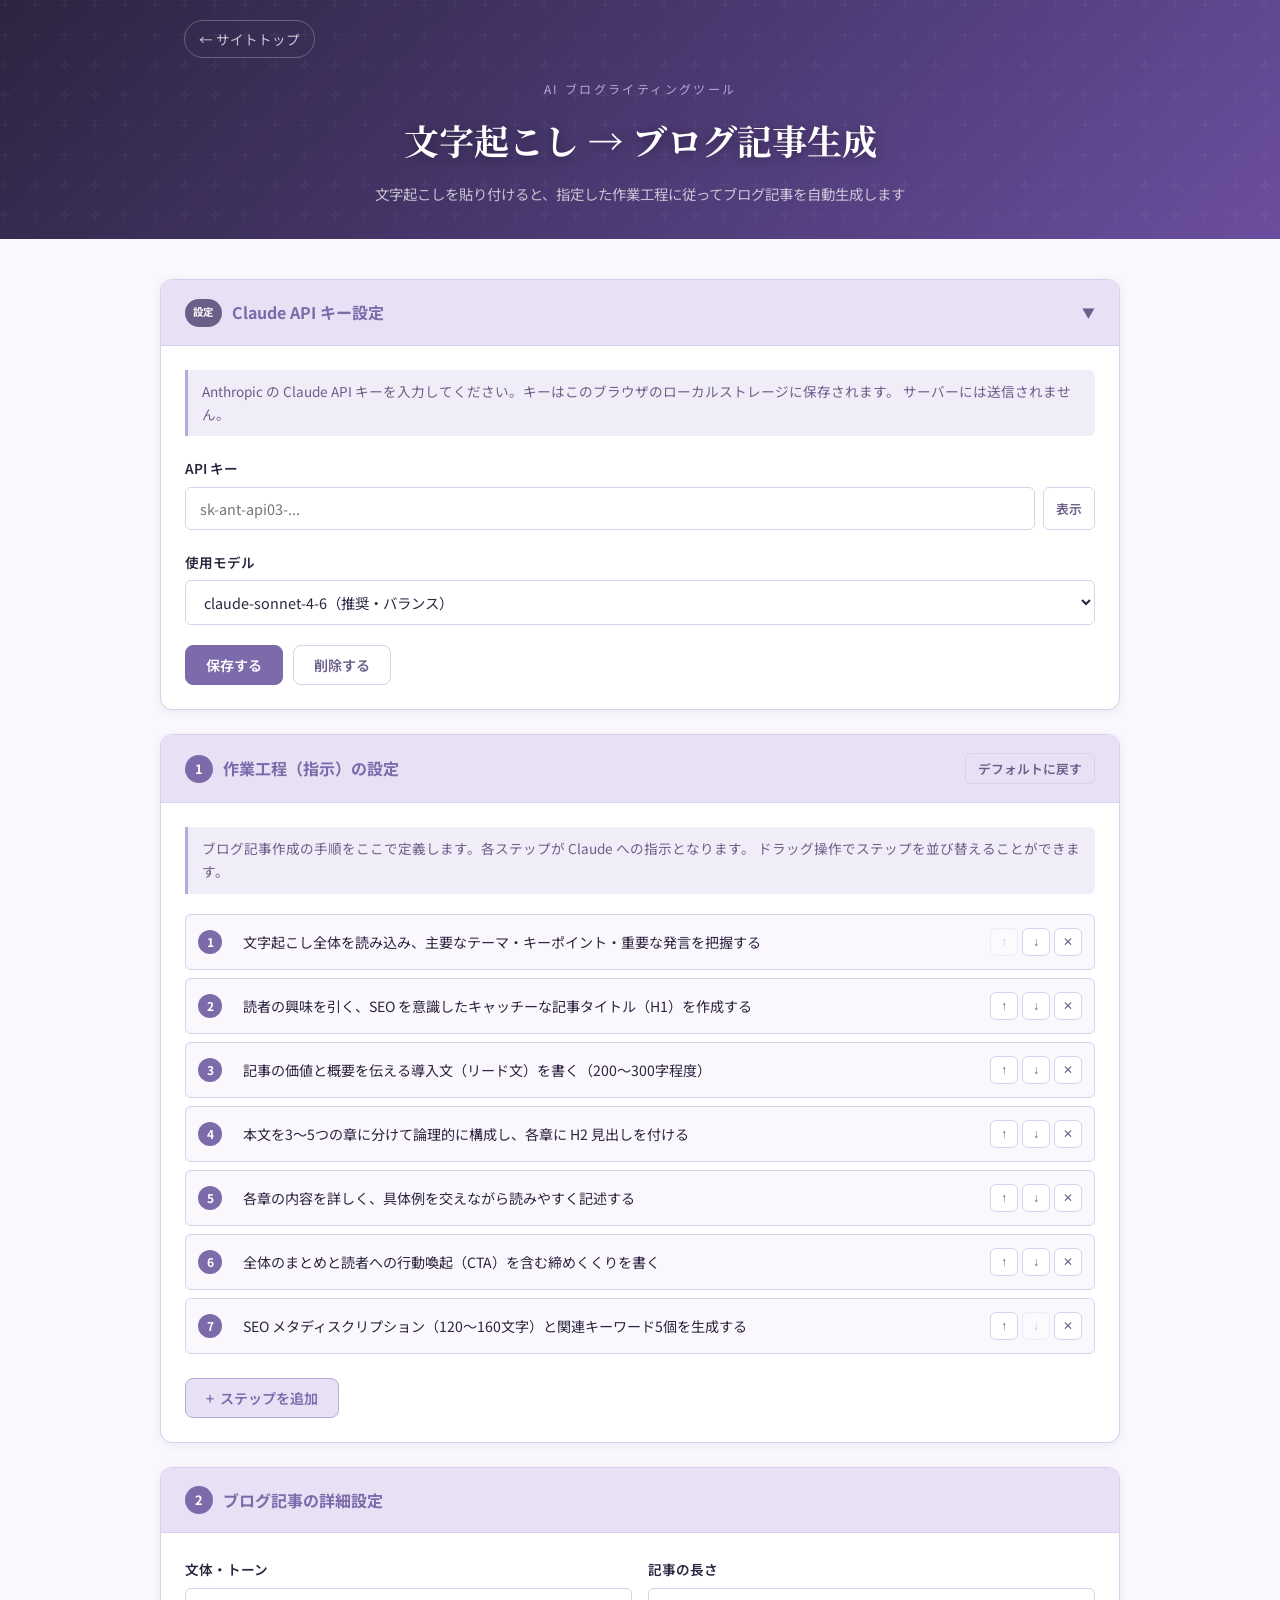
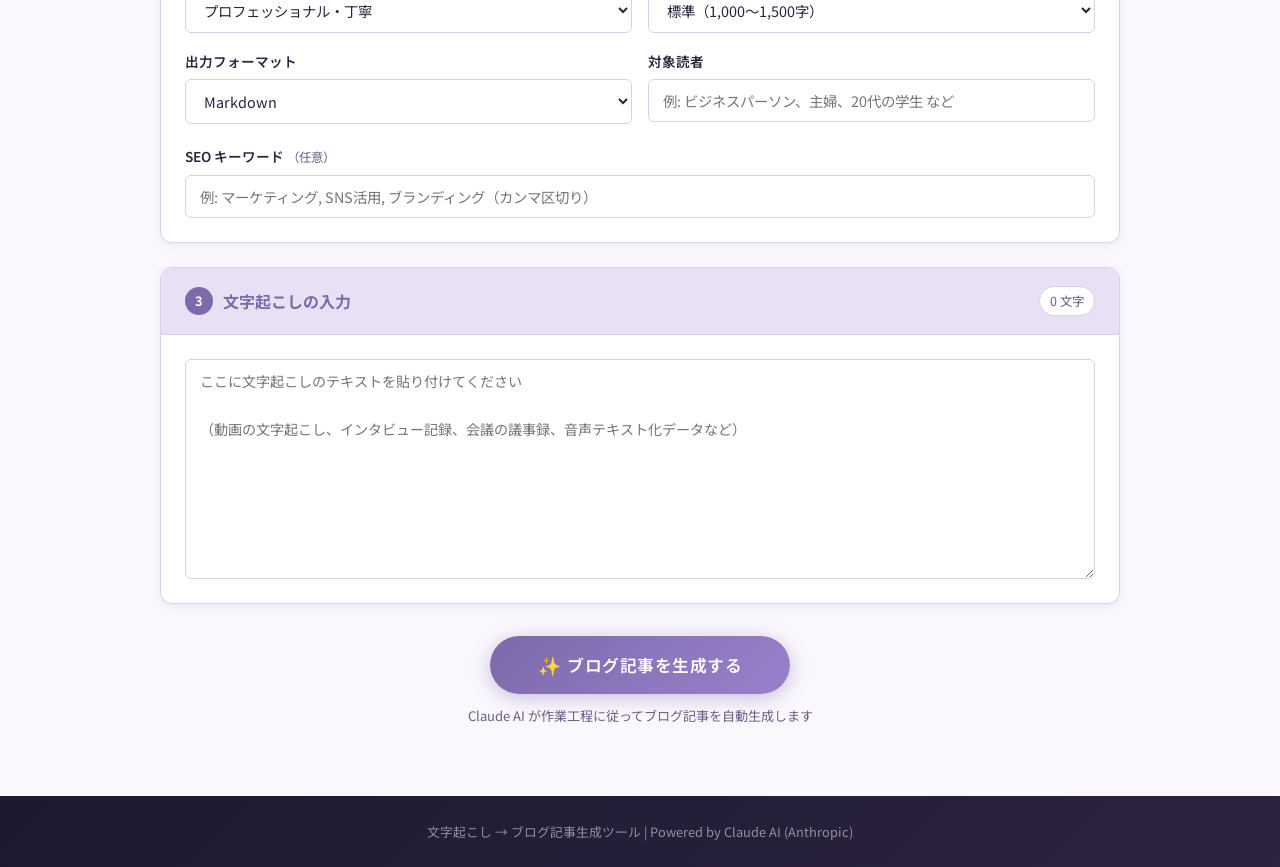
==== blog-generator.html @ 8372d905 "Add transcription-to-blog article generator tool Adds a new standalone page (blog-generator.html) th" ====
<!DOCTYPE html>
<html lang="ja">
<head>
  <meta charset="UTF-8" />
  <meta name="viewport" content="width=device-width, initial-scale=1.0" />
  <title>文字起こし → ブログ記事生成ツール</title>
  <link rel="preconnect" href="https://fonts.googleapis.com" />
  <link rel="preconnect" href="https://fonts.gstatic.com" crossorigin />
  <link href="https://fonts.googleapis.com/css2?family=Noto+Sans+JP:wght@300;400;500;700&family=Noto+Serif+JP:wght@400;700&display=swap" rel="stylesheet" />
  <link rel="stylesheet" href="blog-generator.css" />
</head>
<body>

  <!-- ヘッダー -->
  <header class="app-header">
    <div class="header-inner">
      <div class="header-left">
        <a href="index.html" class="back-link">&#8592; サイトトップ</a>
      </div>
      <div class="header-title-wrap">
        <p class="header-subtitle">AI ブログライティングツール</p>
        <h1 class="header-title">文字起こし &#8594; ブログ記事生成</h1>
        <p class="header-desc">文字起こしを貼り付けると、指定した作業工程に従ってブログ記事を自動生成します</p>
      </div>
    </div>
  </header>

  <main class="app-main">
    <div class="app-container">

      <!-- ① API キー設定 -->
      <section class="card" id="section-api">
        <div class="card-header" id="api-header" onclick="toggleCard('api')">
          <div class="card-title">
            <span class="badge-step badge-config">設定</span>
            Claude API キー設定
          </div>
          <span class="toggle-icon" id="api-icon">&#9660;</span>
        </div>
        <div class="card-body" id="api-body">
          <p class="help-text">
            Anthropic の Claude API キーを入力してください。キーはこのブラウザのローカルストレージに保存されます。
            サーバーには送信されません。
          </p>
          <div class="input-group">
            <label class="input-label" for="api-key-input">API キー</label>
            <div class="api-key-row">
              <input type="password" id="api-key-input" class="input-field" placeholder="sk-ant-api03-..." />
              <button class="btn btn--sm btn--ghost" onclick="toggleApiVis(this)">表示</button>
            </div>
          </div>
          <div class="input-group">
            <label class="input-label" for="model-select">使用モデル</label>
            <select id="model-select" class="input-field input-field--select">
              <option value="claude-opus-4-8">claude-opus-4-8（最高品質）</option>
              <option value="claude-sonnet-4-6" selected>claude-sonnet-4-6（推奨・バランス）</option>
              <option value="claude-haiku-4-5-20251001">claude-haiku-4-5（高速・軽量）</option>
            </select>
          </div>
          <div class="btn-row">
            <button class="btn btn--primary" onclick="saveApiKey()">保存する</button>
            <button class="btn btn--ghost btn--danger" onclick="clearApiKey()">削除する</button>
          </div>
          <p id="api-status" class="status-msg"></p>
        </div>
      </section>

      <!-- ② 作業工程設定 -->
      <section class="card">
        <div class="card-header">
          <div class="card-title">
            <span class="badge-step">1</span>
            作業工程（指示）の設定
          </div>
          <button class="btn btn--sm btn--ghost" onclick="resetSteps()">デフォルトに戻す</button>
        </div>
        <div class="card-body">
          <p class="help-text">
            ブログ記事作成の手順をここで定義します。各ステップが Claude への指示となります。
            ドラッグ操作でステップを並び替えることができます。
          </p>
          <div id="steps-list" class="steps-list"></div>
          <button class="btn btn--secondary add-step-btn" onclick="addStep()">
            <span>&#43;</span> ステップを追加
          </button>
        </div>
      </section>

      <!-- ③ ブログ設定 -->
      <section class="card">
        <div class="card-header">
          <div class="card-title">
            <span class="badge-step">2</span>
            ブログ記事の詳細設定
          </div>
        </div>
        <div class="card-body">
          <div class="settings-grid">
            <div class="input-group">
              <label class="input-label" for="blog-tone">文体・トーン</label>
              <select id="blog-tone" class="input-field input-field--select">
                <option value="professional">プロフェッショナル・丁寧</option>
                <option value="friendly">フレンドリー・親しみやすい</option>
                <option value="casual">カジュアル・話し言葉</option>
                <option value="formal">フォーマル・硬め</option>
              </select>
            </div>
            <div class="input-group">
              <label class="input-label" for="blog-length">記事の長さ</label>
              <select id="blog-length" class="input-field input-field--select">
                <option value="short">短め（500〜800字）</option>
                <option value="medium" selected>標準（1,000〜1,500字）</option>
                <option value="long">長め（2,000〜3,000字）</option>
                <option value="detailed">詳細（3,000字以上）</option>
              </select>
            </div>
            <div class="input-group">
              <label class="input-label" for="blog-format">出力フォーマット</label>
              <select id="blog-format" class="input-field input-field--select">
                <option value="markdown">Markdown</option>
                <option value="html">HTML</option>
                <option value="plain">プレーンテキスト</option>
              </select>
            </div>
            <div class="input-group">
              <label class="input-label" for="blog-target">対象読者</label>
              <input type="text" id="blog-target" class="input-field" placeholder="例: ビジネスパーソン、主婦、20代の学生 など" />
            </div>
          </div>
          <div class="input-group">
            <label class="input-label" for="blog-keywords">
              SEO キーワード <span class="label-optional">（任意）</span>
            </label>
            <input type="text" id="blog-keywords" class="input-field"
              placeholder="例: マーケティング, SNS活用, ブランディング（カンマ区切り）" />
          </div>
        </div>
      </section>

      <!-- ④ 文字起こし入力 -->
      <section class="card">
        <div class="card-header">
          <div class="card-title">
            <span class="badge-step">3</span>
            文字起こしの入力
          </div>
          <span class="char-count" id="char-count">0 文字</span>
        </div>
        <div class="card-body">
          <textarea
            id="transcription-input"
            class="input-field textarea-xl"
            placeholder="ここに文字起こしのテキストを貼り付けてください&#10;&#10;（動画の文字起こし、インタビュー記録、会議の議事録、音声テキスト化データなど）"
            oninput="updateCharCount()"
          ></textarea>
        </div>
      </section>

      <!-- 生成ボタン -->
      <div class="generate-area">
        <button class="btn btn--generate" id="generate-btn" onclick="generateBlog()">
          <span class="btn-icon">&#10024;</span>
          ブログ記事を生成する
        </button>
        <p class="generate-hint">Claude AI が作業工程に従ってブログ記事を自動生成します</p>
      </div>

      <!-- 進行状況 -->
      <div id="progress-wrap" class="progress-wrap" style="display:none">
        <div class="progress-inner">
          <div class="spinner"></div>
          <div>
            <p class="progress-title">生成中...</p>
            <p id="progress-text" class="progress-sub">Claude が記事を作成しています。しばらくお待ちください。</p>
          </div>
        </div>
      </div>

      <!-- ⑤ 出力 -->
      <section class="card card--output" id="output-section" style="display:none">
        <div class="card-header">
          <div class="card-title">
            <span class="badge-step badge-done">&#10003;</span>
            生成されたブログ記事
          </div>
          <div class="output-actions">
            <button class="btn btn--sm" id="copy-btn" onclick="copyOutput()">コピー</button>
            <button class="btn btn--sm" onclick="downloadOutput()">ダウンロード</button>
            <button class="btn btn--sm btn--ghost" id="preview-btn" onclick="togglePreview()">プレビュー</button>
          </div>
        </div>
        <div class="card-body">
          <pre id="output-raw" class="output-raw"></pre>
          <div id="output-preview" class="output-preview" style="display:none"></div>
        </div>
      </section>

    </div>
  </main>

  <footer class="app-footer">
    <p>文字起こし &#8594; ブログ記事生成ツール &#124; Powered by Claude AI (Anthropic)</p>
  </footer>

  <script src="blog-generator.js"></script>
</body>
</html>
---- blog-generator.css ----
/* ===========================
   リセット & ベース変数
=========================== */
*, *::before, *::after {
  box-sizing: border-box;
  margin: 0;
  padding: 0;
}

:root {
  --color-primary: #b8a9d9;
  --color-primary-dark: #7c6aaa;
  --color-primary-light: #e8e0f5;
  --color-accent: #f0a0b8;
  --color-accent-dark: #d4607a;
  --color-gold: #c9a84c;
  --color-bg: #faf8fd;
  --color-bg-alt: #f0edf8;
  --color-text: #2c2440;
  --color-text-light: #6b5f8a;
  --color-border: #d8d0ec;
  --color-white: #ffffff;
  --color-success: #2e7d32;
  --color-success-bg: #e8f5e9;
  --color-error: #c62828;
  --color-error-bg: #ffebee;
  --color-info: #1565c0;
  --color-info-bg: #e3f2fd;
  --font-sans: 'Noto Sans JP', sans-serif;
  --font-serif: 'Noto Serif JP', serif;
  --font-mono: 'Menlo', 'Monaco', 'Courier New', monospace;
  --shadow-sm: 0 2px 8px rgba(100, 80, 160, 0.10);
  --shadow-md: 0 4px 20px rgba(100, 80, 160, 0.15);
  --shadow-lg: 0 8px 40px rgba(100, 80, 160, 0.20);
  --radius: 12px;
  --radius-sm: 6px;
}

html {
  scroll-behavior: smooth;
  font-size: 16px;
}

body {
  font-family: var(--font-sans);
  color: var(--color-text);
  background: var(--color-bg);
  line-height: 1.8;
  min-height: 100vh;
  display: flex;
  flex-direction: column;
}

/* ===========================
   ヘッダー
=========================== */
.app-header {
  background: linear-gradient(135deg, #2c2440 0%, #4a3870 50%, #6b4e9e 100%);
  color: var(--color-white);
  padding: 0;
  position: relative;
  overflow: hidden;
}

.app-header::before {
  content: '';
  position: absolute;
  inset: 0;
  background: url("data:image/svg+xml,%3Csvg width='60' height='60' viewBox='0 0 60 60' xmlns='http://www.w3.org/2000/svg'%3E%3Cg fill='none' fill-rule='evenodd'%3E%3Cg fill='%23ffffff' fill-opacity='0.03'%3E%3Cpath d='M36 34v-4h-2v4h-4v2h4v4h2v-4h4v-2h-4zm0-30V0h-2v4h-4v2h4v4h2V6h4V4h-4zM6 34v-4H4v4H0v2h4v4h2v-4h4v-2H6zM6 4V0H4v4H0v2h4v4h2V6h4V4H6z'/%3E%3C/g%3E%3C/g%3E%3C/svg%3E");
  pointer-events: none;
}

.header-inner {
  max-width: 960px;
  margin: 0 auto;
  padding: 20px 24px 32px;
  position: relative;
  z-index: 1;
}

.header-left {
  margin-bottom: 20px;
}

.back-link {
  display: inline-flex;
  align-items: center;
  gap: 6px;
  color: rgba(255,255,255,0.75);
  font-size: 0.85rem;
  padding: 6px 14px;
  border: 1px solid rgba(255,255,255,0.25);
  border-radius: 20px;
  text-decoration: none;
  transition: all 0.2s;
}

.back-link:hover {
  color: #fff;
  background: rgba(255,255,255,0.12);
  border-color: rgba(255,255,255,0.5);
}

.header-title-wrap {
  text-align: center;
}

.header-subtitle {
  font-size: 0.75rem;
  letter-spacing: 0.2em;
  color: var(--color-primary);
  text-transform: uppercase;
  margin-bottom: 8px;
}

.header-title {
  font-family: var(--font-serif);
  font-size: clamp(1.4rem, 4vw, 2.2rem);
  font-weight: 700;
  color: #fff;
  text-shadow: 0 2px 12px rgba(0,0,0,0.4);
  margin-bottom: 10px;
}

.header-desc {
  font-size: 0.9rem;
  color: rgba(255,255,255,0.7);
}

/* ===========================
   メインコンテンツ
=========================== */
.app-main {
  flex: 1;
  padding: 40px 24px 60px;
}

.app-container {
  max-width: 960px;
  margin: 0 auto;
  display: flex;
  flex-direction: column;
  gap: 24px;
}

/* ===========================
   カード
=========================== */
.card {
  background: var(--color-white);
  border: 1px solid var(--color-border);
  border-radius: var(--radius);
  box-shadow: var(--shadow-sm);
  overflow: hidden;
  transition: box-shadow 0.2s;
}

.card:hover {
  box-shadow: var(--shadow-md);
}

.card--output {
  border-top: 4px solid var(--color-primary-dark);
}

.card-header {
  display: flex;
  align-items: center;
  justify-content: space-between;
  gap: 12px;
  padding: 18px 24px;
  background: var(--color-primary-light);
  border-bottom: 1px solid var(--color-border);
  cursor: default;
}

.card-header[onclick] {
  cursor: pointer;
  user-select: none;
}

.card-header[onclick]:hover {
  background: #ddd8f0;
}

.card-title {
  display: flex;
  align-items: center;
  gap: 10px;
  font-size: 1rem;
  font-weight: 700;
  color: var(--color-primary-dark);
}

.toggle-icon {
  font-size: 0.8rem;
  color: var(--color-text-light);
  transition: transform 0.2s;
}

.card-body {
  padding: 24px;
  display: flex;
  flex-direction: column;
  gap: 20px;
}

/* ===========================
   バッジ
=========================== */
.badge-step {
  display: inline-flex;
  align-items: center;
  justify-content: center;
  width: 28px;
  height: 28px;
  background: var(--color-primary-dark);
  color: #fff;
  border-radius: 50%;
  font-size: 0.8rem;
  font-weight: 700;
  flex-shrink: 0;
}

.badge-config {
  background: var(--color-text-light);
  font-size: 0.65rem;
  letter-spacing: 0.03em;
  width: auto;
  padding: 0 8px;
  border-radius: 20px;
}

.badge-done {
  background: var(--color-success);
}

/* ===========================
   ヘルプテキスト
=========================== */
.help-text {
  font-size: 0.85rem;
  color: var(--color-text-light);
  line-height: 1.7;
  padding: 10px 14px;
  background: var(--color-bg-alt);
  border-left: 3px solid var(--color-primary);
  border-radius: 0 var(--radius-sm) var(--radius-sm) 0;
}

/* ===========================
   インプット
=========================== */
.input-group {
  display: flex;
  flex-direction: column;
  gap: 6px;
}

.input-label {
  font-size: 0.85rem;
  font-weight: 600;
  color: var(--color-text);
}

.label-optional {
  font-weight: 400;
  color: var(--color-text-light);
  font-size: 0.78rem;
}

.input-field {
  padding: 10px 14px;
  border: 1.5px solid var(--color-border);
  border-radius: var(--radius-sm);
  font-family: var(--font-sans);
  font-size: 0.9rem;
  color: var(--color-text);
  background: var(--color-white);
  transition: border-color 0.2s, box-shadow 0.2s;
  width: 100%;
}

.input-field:focus {
  outline: none;
  border-color: var(--color-primary-dark);
  box-shadow: 0 0 0 3px rgba(124,106,170,0.15);
}

.input-field--select {
  cursor: pointer;
}

.textarea-xl {
  min-height: 220px;
  resize: vertical;
  line-height: 1.7;
  font-size: 0.88rem;
}

.api-key-row {
  display: flex;
  gap: 8px;
}

.api-key-row .input-field {
  flex: 1;
}

/* ===========================
   設定グリッド
=========================== */
.settings-grid {
  display: grid;
  grid-template-columns: 1fr 1fr;
  gap: 16px;
}

/* ===========================
   作業工程リスト
=========================== */
.steps-list {
  display: flex;
  flex-direction: column;
  gap: 8px;
}

.step-item {
  display: flex;
  align-items: center;
  gap: 10px;
  padding: 10px 12px;
  background: var(--color-bg);
  border: 1px solid var(--color-border);
  border-radius: var(--radius-sm);
  transition: background 0.15s, border-color 0.15s;
}

.step-item:hover {
  background: var(--color-primary-light);
  border-color: var(--color-primary);
}

.step-item .badge-step {
  flex-shrink: 0;
  font-size: 0.75rem;
  width: 24px;
  height: 24px;
}

.step-text-input {
  flex: 1;
  padding: 6px 10px;
  border: 1.5px solid transparent;
  border-radius: var(--radius-sm);
  font-family: var(--font-sans);
  font-size: 0.88rem;
  color: var(--color-text);
  background: transparent;
  transition: border-color 0.2s, background 0.2s;
}

.step-text-input:focus {
  outline: none;
  border-color: var(--color-primary-dark);
  background: var(--color-white);
  box-shadow: 0 0 0 3px rgba(124,106,170,0.1);
}

.step-controls {
  display: flex;
  gap: 4px;
  flex-shrink: 0;
}

.step-btn {
  width: 28px;
  height: 28px;
  border: 1px solid var(--color-border);
  background: var(--color-white);
  border-radius: var(--radius-sm);
  cursor: pointer;
  font-size: 0.75rem;
  color: var(--color-text-light);
  transition: all 0.15s;
  display: flex;
  align-items: center;
  justify-content: center;
}

.step-btn:hover:not(:disabled) {
  background: var(--color-primary-dark);
  color: #fff;
  border-color: var(--color-primary-dark);
}

.step-btn:disabled {
  opacity: 0.35;
  cursor: default;
}

.step-btn--delete:hover:not(:disabled) {
  background: var(--color-error);
  border-color: var(--color-error);
}

.add-step-btn {
  align-self: flex-start;
  margin-top: 4px;
}

/* ===========================
   ボタン
=========================== */
.btn {
  display: inline-flex;
  align-items: center;
  gap: 6px;
  padding: 9px 20px;
  border-radius: 8px;
  font-family: var(--font-sans);
  font-size: 0.88rem;
  font-weight: 600;
  cursor: pointer;
  border: 1.5px solid transparent;
  transition: all 0.2s;
  text-decoration: none;
  white-space: nowrap;
}

.btn--primary {
  background: var(--color-primary-dark);
  color: #fff;
  border-color: var(--color-primary-dark);
}

.btn--primary:hover {
  background: #6a5a99;
  border-color: #6a5a99;
  transform: translateY(-1px);
  box-shadow: var(--shadow-sm);
}

.btn--secondary {
  background: var(--color-primary-light);
  color: var(--color-primary-dark);
  border-color: var(--color-primary);
}

.btn--secondary:hover {
  background: var(--color-primary);
  color: var(--color-text);
}

.btn--ghost {
  background: transparent;
  color: var(--color-text-light);
  border-color: var(--color-border);
}

.btn--ghost:hover {
  background: var(--color-bg-alt);
  border-color: var(--color-primary);
  color: var(--color-primary-dark);
}

.btn--danger:hover {
  background: var(--color-error-bg);
  border-color: var(--color-error);
  color: var(--color-error);
}

.btn--sm {
  padding: 5px 12px;
  font-size: 0.8rem;
  border-radius: var(--radius-sm);
}

.btn-row {
  display: flex;
  gap: 10px;
  flex-wrap: wrap;
}

/* 生成ボタン */
.generate-area {
  text-align: center;
  padding: 8px 0;
}

.btn--generate {
  padding: 16px 48px;
  font-size: 1.05rem;
  border-radius: 40px;
  background: linear-gradient(135deg, #7c6aaa, #9a80cc);
  color: #fff;
  border: none;
  box-shadow: 0 4px 20px rgba(124,106,170,0.4);
  transition: all 0.25s;
  letter-spacing: 0.03em;
}

.btn--generate:hover:not(:disabled) {
  background: linear-gradient(135deg, #6a5a99, #8870bb);
  transform: translateY(-2px);
  box-shadow: 0 8px 28px rgba(124,106,170,0.5);
}

.btn--generate:disabled {
  opacity: 0.6;
  cursor: not-allowed;
  transform: none;
}

.btn-icon {
  font-size: 1.1em;
}

.generate-hint {
  margin-top: 10px;
  font-size: 0.82rem;
  color: var(--color-text-light);
}

/* ===========================
   ステータスメッセージ
=========================== */
.status-msg {
  font-size: 0.85rem;
  padding: 8px 12px;
  border-radius: var(--radius-sm);
  display: none;
}

.status-msg:not(:empty) {
  display: block;
}

.status-success {
  background: var(--color-success-bg);
  color: var(--color-success);
  border: 1px solid #a5d6a7;
}

.status-error {
  background: var(--color-error-bg);
  color: var(--color-error);
  border: 1px solid #ef9a9a;
}

.status-info {
  background: var(--color-info-bg);
  color: var(--color-info);
  border: 1px solid #90caf9;
}

/* ===========================
   文字数カウント
=========================== */
.char-count {
  font-size: 0.78rem;
  color: var(--color-text-light);
  background: var(--color-white);
  padding: 3px 10px;
  border-radius: 20px;
  border: 1px solid var(--color-border);
}

/* ===========================
   プログレス
=========================== */
.progress-wrap {
  background: var(--color-white);
  border: 1px solid var(--color-border);
  border-radius: var(--radius);
  padding: 24px;
  box-shadow: var(--shadow-sm);
}

.progress-inner {
  display: flex;
  align-items: center;
  gap: 20px;
}

.spinner {
  width: 40px;
  height: 40px;
  border: 4px solid var(--color-primary-light);
  border-top-color: var(--color-primary-dark);
  border-radius: 50%;
  animation: spin 0.8s linear infinite;
  flex-shrink: 0;
}

@keyframes spin {
  to { transform: rotate(360deg); }
}

.progress-title {
  font-weight: 700;
  color: var(--color-primary-dark);
  margin-bottom: 4px;
}

.progress-sub {
  font-size: 0.85rem;
  color: var(--color-text-light);
}

/* ===========================
   出力エリア
=========================== */
.output-actions {
  display: flex;
  gap: 6px;
  flex-wrap: wrap;
}

.output-raw {
  font-family: var(--font-mono);
  font-size: 0.85rem;
  line-height: 1.8;
  color: var(--color-text);
  white-space: pre-wrap;
  word-break: break-word;
  background: #f8f8fc;
  border: 1px solid var(--color-border);
  border-radius: var(--radius-sm);
  padding: 20px;
  max-height: 600px;
  overflow-y: auto;
  min-height: 100px;
}

.output-preview {
  font-size: 0.92rem;
  line-height: 1.9;
  color: var(--color-text);
  max-height: 600px;
  overflow-y: auto;
  padding: 4px 0;
}

/* プレビュー内のスタイル */
.output-preview h1 {
  font-family: var(--font-serif);
  font-size: 1.6rem;
  color: var(--color-primary-dark);
  margin: 24px 0 12px;
  padding-bottom: 8px;
  border-bottom: 2px solid var(--color-primary);
}

.output-preview h2 {
  font-family: var(--font-serif);
  font-size: 1.3rem;
  color: var(--color-primary-dark);
  margin: 20px 0 10px;
  padding-left: 12px;
  border-left: 4px solid var(--color-primary);
}

.output-preview h3 {
  font-size: 1.1rem;
  color: var(--color-text);
  margin: 16px 0 8px;
}

.output-preview p {
  margin-bottom: 14px;
}

.output-preview strong {
  color: var(--color-text);
  font-weight: 700;
}

.output-preview em {
  color: var(--color-accent-dark);
  font-style: italic;
}

.output-preview ul, .output-preview ol {
  margin: 10px 0 14px 20px;
}

.output-preview li {
  margin-bottom: 4px;
}

.output-preview code {
  font-family: var(--font-mono);
  font-size: 0.85em;
  background: var(--color-primary-light);
  padding: 2px 6px;
  border-radius: 3px;
  color: var(--color-primary-dark);
}

.output-preview blockquote {
  border-left: 4px solid var(--color-primary);
  padding: 10px 16px;
  background: var(--color-bg-alt);
  border-radius: 0 var(--radius-sm) var(--radius-sm) 0;
  margin: 14px 0;
  color: var(--color-text-light);
}

.error-msg {
  padding: 16px;
  background: var(--color-error-bg);
  color: var(--color-error);
  border-radius: var(--radius-sm);
  font-size: 0.9rem;
  border: 1px solid #ef9a9a;
}

/* ===========================
   フッター
=========================== */
.app-footer {
  background: linear-gradient(135deg, #1e1830, #2c2440);
  color: rgba(255,255,255,0.5);
  text-align: center;
  padding: 24px;
  font-size: 0.8rem;
  margin-top: auto;
}

/* ===========================
   レスポンシブ
=========================== */
@media (max-width: 640px) {
  .app-main {
    padding: 24px 16px 48px;
  }

  .card-body {
    padding: 16px;
  }

  .settings-grid {
    grid-template-columns: 1fr;
  }

  .btn--generate {
    padding: 14px 32px;
    font-size: 0.95rem;
  }

  .output-actions {
    gap: 4px;
  }

  .output-actions .btn--sm {
    padding: 4px 10px;
    font-size: 0.75rem;
  }
}
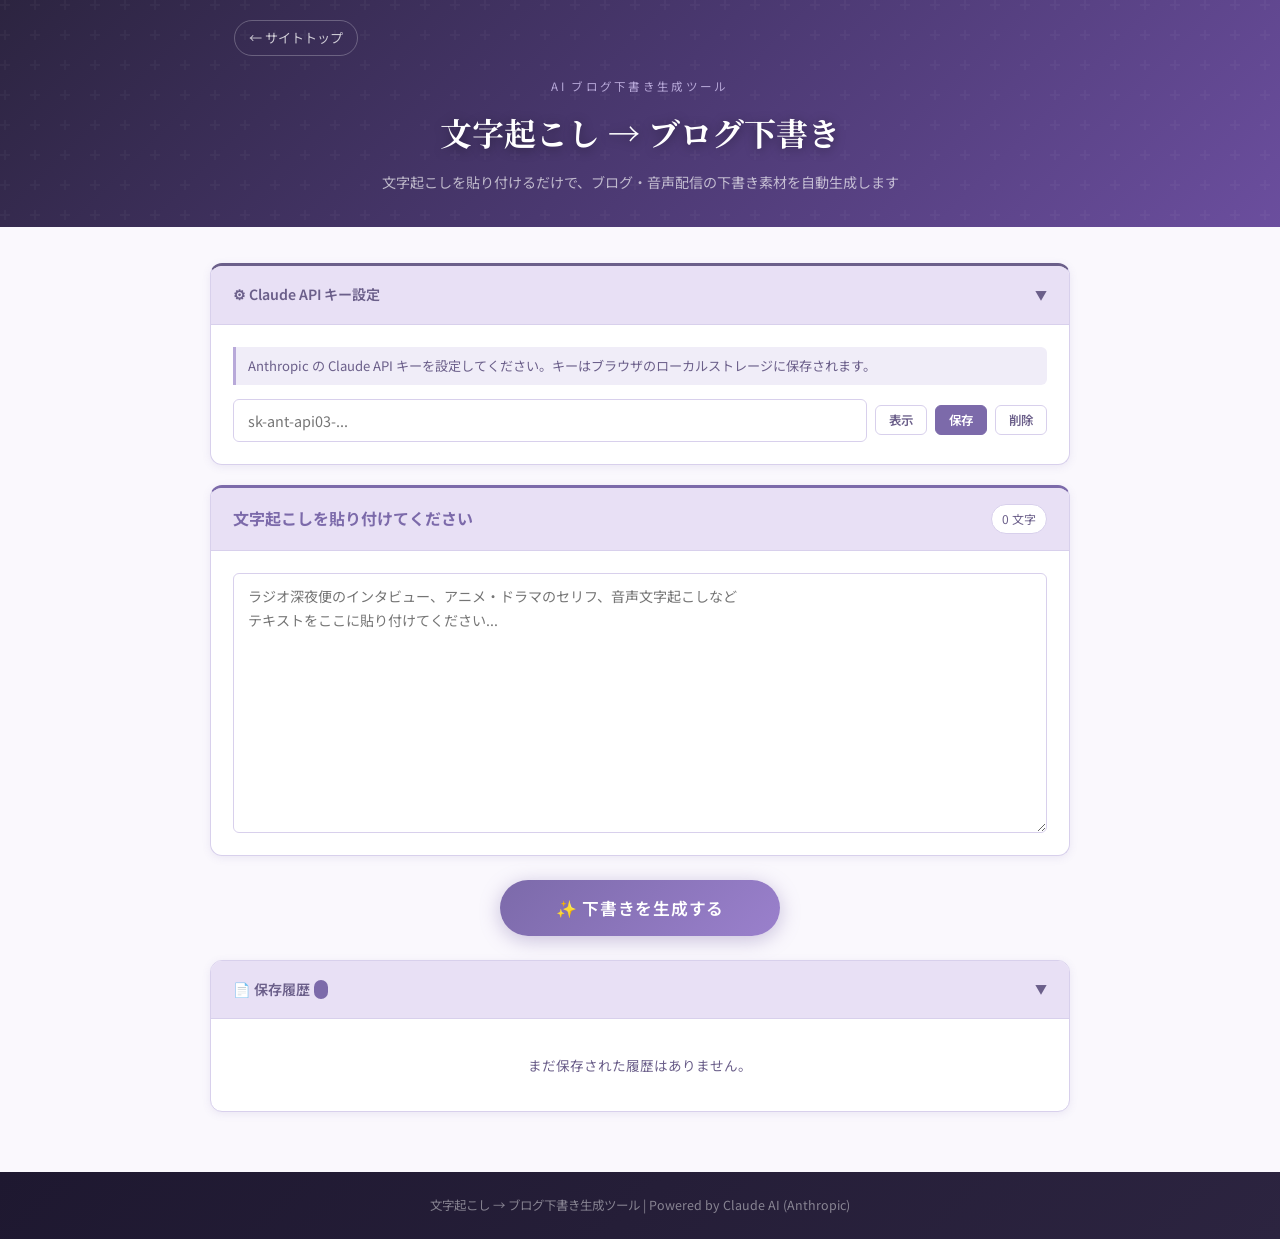
==== commit b8ee802a: "Redesign blog generator: fixed prompt, A/B save system Completely rewrite the app with simplified UX" ====
--- a/blog-generator.html
+++ b/blog-generator.html
@@ -3,7 +3,7 @@
 <head>
   <meta charset="UTF-8" />
   <meta name="viewport" content="width=device-width, initial-scale=1.0" />
-  <title>文字起こし → ブログ記事生成ツール</title>
+  <title>文字起こし → ブログ下書き生成ツール</title>
   <link rel="preconnect" href="https://fonts.googleapis.com" />
   <link rel="preconnect" href="https://fonts.gstatic.com" crossorigin />
   <link href="https://fonts.googleapis.com/css2?family=Noto+Sans+JP:wght@300;400;500;700&family=Noto+Serif+JP:wght@400;700&display=swap" rel="stylesheet" />
@@ -14,13 +14,11 @@
   <!-- ヘッダー -->
   <header class="app-header">
     <div class="header-inner">
-      <div class="header-left">
-        <a href="index.html" class="back-link">&#8592; サイトトップ</a>
-      </div>
+      <a href="index.html" class="back-link">&#8592; サイトトップ</a>
       <div class="header-title-wrap">
-        <p class="header-subtitle">AI ブログライティングツール</p>
-        <h1 class="header-title">文字起こし &#8594; ブログ記事生成</h1>
-        <p class="header-desc">文字起こしを貼り付けると、指定した作業工程に従ってブログ記事を自動生成します</p>
+        <p class="header-subtitle">AI ブログ下書き生成ツール</p>
+        <h1 class="header-title">文字起こし &#8594; ブログ下書き</h1>
+        <p class="header-desc">文字起こしを貼り付けるだけで、ブログ・音声配信の下書き素材を自動生成します</p>
       </div>
     </div>
   </header>
@@ -28,129 +26,37 @@
   <main class="app-main">
     <div class="app-container">
 
-      <!-- ① API キー設定 -->
-      <section class="card" id="section-api">
-        <div class="card-header" id="api-header" onclick="toggleCard('api')">
-          <div class="card-title">
-            <span class="badge-step badge-config">設定</span>
-            Claude API キー設定
-          </div>
-          <span class="toggle-icon" id="api-icon">&#9660;</span>
+      <!-- API キー設定（折りたたみ） -->
+      <section class="card card--api" id="api-section">
+        <div class="card-header card-header--toggle" onclick="toggleApiSection()">
+          <span class="card-title-sm">&#9881; Claude API キー設定</span>
+          <span class="toggle-icon" id="api-toggle-icon">&#9660;</span>
         </div>
         <div class="card-body" id="api-body">
           <p class="help-text">
-            Anthropic の Claude API キーを入力してください。キーはこのブラウザのローカルストレージに保存されます。
-            サーバーには送信されません。
+            Anthropic の Claude API キーを設定してください。キーはブラウザのローカルストレージに保存されます。
           </p>
-          <div class="input-group">
-            <label class="input-label" for="api-key-input">API キー</label>
-            <div class="api-key-row">
-              <input type="password" id="api-key-input" class="input-field" placeholder="sk-ant-api03-..." />
-              <button class="btn btn--sm btn--ghost" onclick="toggleApiVis(this)">表示</button>
-            </div>
-          </div>
-          <div class="input-group">
-            <label class="input-label" for="model-select">使用モデル</label>
-            <select id="model-select" class="input-field input-field--select">
-              <option value="claude-opus-4-8">claude-opus-4-8（最高品質）</option>
-              <option value="claude-sonnet-4-6" selected>claude-sonnet-4-6（推奨・バランス）</option>
-              <option value="claude-haiku-4-5-20251001">claude-haiku-4-5（高速・軽量）</option>
-            </select>
-          </div>
-          <div class="btn-row">
-            <button class="btn btn--primary" onclick="saveApiKey()">保存する</button>
-            <button class="btn btn--ghost btn--danger" onclick="clearApiKey()">削除する</button>
+          <div class="api-row">
+            <input type="password" id="api-key-input" class="input-field" placeholder="sk-ant-api03-..." />
+            <button class="btn btn--ghost btn--sm" onclick="toggleApiVis(this)">表示</button>
+            <button class="btn btn--primary btn--sm" onclick="saveApiKey()">保存</button>
+            <button class="btn btn--ghost btn--sm btn--danger" onclick="clearApiKey()">削除</button>
           </div>
           <p id="api-status" class="status-msg"></p>
         </div>
       </section>
 
-      <!-- ② 作業工程設定 -->
-      <section class="card">
+      <!-- 文字起こし入力 -->
+      <section class="card card--main">
         <div class="card-header">
-          <div class="card-title">
-            <span class="badge-step">1</span>
-            作業工程（指示）の設定
-          </div>
-          <button class="btn btn--sm btn--ghost" onclick="resetSteps()">デフォルトに戻す</button>
-        </div>
-        <div class="card-body">
-          <p class="help-text">
-            ブログ記事作成の手順をここで定義します。各ステップが Claude への指示となります。
-            ドラッグ操作でステップを並び替えることができます。
-          </p>
-          <div id="steps-list" class="steps-list"></div>
-          <button class="btn btn--secondary add-step-btn" onclick="addStep()">
-            <span>&#43;</span> ステップを追加
-          </button>
-        </div>
-      </section>
-
-      <!-- ③ ブログ設定 -->
-      <section class="card">
-        <div class="card-header">
-          <div class="card-title">
-            <span class="badge-step">2</span>
-            ブログ記事の詳細設定
-          </div>
-        </div>
-        <div class="card-body">
-          <div class="settings-grid">
-            <div class="input-group">
-              <label class="input-label" for="blog-tone">文体・トーン</label>
-              <select id="blog-tone" class="input-field input-field--select">
-                <option value="professional">プロフェッショナル・丁寧</option>
-                <option value="friendly">フレンドリー・親しみやすい</option>
-                <option value="casual">カジュアル・話し言葉</option>
-                <option value="formal">フォーマル・硬め</option>
-              </select>
-            </div>
-            <div class="input-group">
-              <label class="input-label" for="blog-length">記事の長さ</label>
-              <select id="blog-length" class="input-field input-field--select">
-                <option value="short">短め（500〜800字）</option>
-                <option value="medium" selected>標準（1,000〜1,500字）</option>
-                <option value="long">長め（2,000〜3,000字）</option>
-                <option value="detailed">詳細（3,000字以上）</option>
-              </select>
-            </div>
-            <div class="input-group">
-              <label class="input-label" for="blog-format">出力フォーマット</label>
-              <select id="blog-format" class="input-field input-field--select">
-                <option value="markdown">Markdown</option>
-                <option value="html">HTML</option>
-                <option value="plain">プレーンテキスト</option>
-              </select>
-            </div>
-            <div class="input-group">
-              <label class="input-label" for="blog-target">対象読者</label>
-              <input type="text" id="blog-target" class="input-field" placeholder="例: ビジネスパーソン、主婦、20代の学生 など" />
-            </div>
-          </div>
-          <div class="input-group">
-            <label class="input-label" for="blog-keywords">
-              SEO キーワード <span class="label-optional">（任意）</span>
-            </label>
-            <input type="text" id="blog-keywords" class="input-field"
-              placeholder="例: マーケティング, SNS活用, ブランディング（カンマ区切り）" />
-          </div>
-        </div>
-      </section>
-
-      <!-- ④ 文字起こし入力 -->
-      <section class="card">
-        <div class="card-header">
-          <div class="card-title">
-            <span class="badge-step">3</span>
-            文字起こしの入力
-          </div>
+          <div class="card-title">文字起こしを貼り付けてください</div>
           <span class="char-count" id="char-count">0 文字</span>
         </div>
         <div class="card-body">
           <textarea
             id="transcription-input"
             class="input-field textarea-xl"
-            placeholder="ここに文字起こしのテキストを貼り付けてください&#10;&#10;（動画の文字起こし、インタビュー記録、会議の議事録、音声テキスト化データなど）"
+            placeholder="ラジオ深夜便のインタビュー、アニメ・ドラマのセリフ、音声文字起こしなど&#10;テキストをここに貼り付けてください..."
             oninput="updateCharCount()"
           ></textarea>
         </div>
@@ -159,30 +65,20 @@
       <!-- 生成ボタン -->
       <div class="generate-area">
         <button class="btn btn--generate" id="generate-btn" onclick="generateBlog()">
-          <span class="btn-icon">&#10024;</span>
-          ブログ記事を生成する
+          &#10024; 下書きを生成する
         </button>
-        <p class="generate-hint">Claude AI が作業工程に従ってブログ記事を自動生成します</p>
       </div>
 
       <!-- 進行状況 -->
       <div id="progress-wrap" class="progress-wrap" style="display:none">
-        <div class="progress-inner">
-          <div class="spinner"></div>
-          <div>
-            <p class="progress-title">生成中...</p>
-            <p id="progress-text" class="progress-sub">Claude が記事を作成しています。しばらくお待ちください。</p>
-          </div>
-        </div>
+        <div class="spinner"></div>
+        <p id="progress-text">Claude が下書きを作成しています...</p>
       </div>
 
-      <!-- ⑤ 出力 -->
+      <!-- 出力エリア -->
       <section class="card card--output" id="output-section" style="display:none">
         <div class="card-header">
-          <div class="card-title">
-            <span class="badge-step badge-done">&#10003;</span>
-            生成されたブログ記事
-          </div>
+          <div class="card-title">&#128221; 生成された下書き</div>
           <div class="output-actions">
             <button class="btn btn--sm" id="copy-btn" onclick="copyOutput()">コピー</button>
             <button class="btn btn--sm" onclick="downloadOutput()">ダウンロード</button>
@@ -195,11 +91,27 @@
         </div>
       </section>
 
+      <!-- 保存履歴 -->
+      <section class="card" id="history-section">
+        <div class="card-header card-header--toggle" onclick="toggleHistory()">
+          <div class="card-title-sm">&#128196; 保存履歴 <span id="history-count" class="history-count"></span></div>
+          <span class="toggle-icon" id="history-toggle-icon">&#9660;</span>
+        </div>
+        <div id="history-body" class="card-body">
+          <div id="history-list" class="history-list">
+            <p class="empty-msg">まだ保存された履歴はありません。</p>
+          </div>
+          <button class="btn btn--ghost btn--sm btn--danger" onclick="clearAllHistory()" id="clear-history-btn" style="display:none">
+            &#128465; 全履歴を削除
+          </button>
+        </div>
+      </section>
+
     </div>
   </main>
 
   <footer class="app-footer">
-    <p>文字起こし &#8594; ブログ記事生成ツール &#124; Powered by Claude AI (Anthropic)</p>
+    <p>文字起こし &#8594; ブログ下書き生成ツール &#124; Powered by Claude AI (Anthropic)</p>
   </footer>
 
   <script src="blog-generator.js"></script>
--- a/blog-generator.css
+++ b/blog-generator.css
@@ -1,5 +1,5 @@
 /* ===========================
-   リセット & ベース変数
+   リセット & ベース
 =========================== */
 *, *::before, *::after {
   box-sizing: border-box;
@@ -13,7 +13,6 @@
   --color-primary-light: #e8e0f5;
   --color-accent: #f0a0b8;
   --color-accent-dark: #d4607a;
-  --color-gold: #c9a84c;
   --color-bg: #faf8fd;
   --color-bg-alt: #f0edf8;
   --color-text: #2c2440;
@@ -31,15 +30,11 @@
   --font-mono: 'Menlo', 'Monaco', 'Courier New', monospace;
   --shadow-sm: 0 2px 8px rgba(100, 80, 160, 0.10);
   --shadow-md: 0 4px 20px rgba(100, 80, 160, 0.15);
-  --shadow-lg: 0 8px 40px rgba(100, 80, 160, 0.20);
   --radius: 12px;
   --radius-sm: 6px;
 }
 
-html {
-  scroll-behavior: smooth;
-  font-size: 16px;
-}
+html { scroll-behavior: smooth; }
 
 body {
   font-family: var(--font-sans);
@@ -57,7 +52,6 @@
 .app-header {
   background: linear-gradient(135deg, #2c2440 0%, #4a3870 50%, #6b4e9e 100%);
   color: var(--color-white);
-  padding: 0;
   position: relative;
   overflow: hidden;
 }
@@ -66,20 +60,16 @@
   content: '';
   position: absolute;
   inset: 0;
-  background: url("data:image/svg+xml,%3Csvg width='60' height='60' viewBox='0 0 60 60' xmlns='http://www.w3.org/2000/svg'%3E%3Cg fill='none' fill-rule='evenodd'%3E%3Cg fill='%23ffffff' fill-opacity='0.03'%3E%3Cpath d='M36 34v-4h-2v4h-4v2h4v4h2v-4h4v-2h-4zm0-30V0h-2v4h-4v2h4v4h2V6h4V4h-4zM6 34v-4H4v4H0v2h4v4h2v-4h4v-2H6zM6 4V0H4v4H0v2h4v4h2V6h4V4H6z'/%3E%3C/g%3E%3C/g%3E%3C/svg%3E");
+  background: url("data:image/svg+xml,%3Csvg width='60' height='60' viewBox='0 0 60 60' xmlns='http://www.w3.org/2000/svg'%3E%3Cg fill='none'%3E%3Cg fill='%23ffffff' fill-opacity='0.03'%3E%3Cpath d='M36 34v-4h-2v4h-4v2h4v4h2v-4h4v-2h-4zm0-30V0h-2v4h-4v2h4v4h2V6h4V4h-4zM6 34v-4H4v4H0v2h4v4h2v-4h4v-2H6zM6 4V0H4v4H0v2h4v4h2V6h4V4H6z'/%3E%3C/g%3E%3C/g%3E%3C/svg%3E");
   pointer-events: none;
 }
 
 .header-inner {
-  max-width: 960px;
+  max-width: 860px;
   margin: 0 auto;
   padding: 20px 24px 32px;
   position: relative;
   z-index: 1;
-}
-
-.header-left {
-  margin-bottom: 20px;
 }
 
 .back-link {
@@ -87,12 +77,13 @@
   align-items: center;
   gap: 6px;
   color: rgba(255,255,255,0.75);
-  font-size: 0.85rem;
-  padding: 6px 14px;
+  font-size: 0.82rem;
+  padding: 5px 14px;
   border: 1px solid rgba(255,255,255,0.25);
   border-radius: 20px;
   text-decoration: none;
   transition: all 0.2s;
+  margin-bottom: 20px;
 }
 
 .back-link:hover {
@@ -101,12 +92,10 @@
   border-color: rgba(255,255,255,0.5);
 }
 
-.header-title-wrap {
-  text-align: center;
-}
+.header-title-wrap { text-align: center; }
 
 .header-subtitle {
-  font-size: 0.75rem;
+  font-size: 0.72rem;
   letter-spacing: 0.2em;
   color: var(--color-primary);
   text-transform: uppercase;
@@ -115,32 +104,32 @@
 
 .header-title {
   font-family: var(--font-serif);
-  font-size: clamp(1.4rem, 4vw, 2.2rem);
+  font-size: clamp(1.3rem, 4vw, 2rem);
   font-weight: 700;
   color: #fff;
   text-shadow: 0 2px 12px rgba(0,0,0,0.4);
-  margin-bottom: 10px;
+  margin-bottom: 8px;
 }
 
 .header-desc {
-  font-size: 0.9rem;
-  color: rgba(255,255,255,0.7);
-}
-
-/* ===========================
-   メインコンテンツ
+  font-size: 0.88rem;
+  color: rgba(255,255,255,0.65);
+}
+
+/* ===========================
+   メイン
 =========================== */
 .app-main {
   flex: 1;
-  padding: 40px 24px 60px;
+  padding: 36px 24px 60px;
 }
 
 .app-container {
-  max-width: 960px;
+  max-width: 860px;
   margin: 0 auto;
   display: flex;
   flex-direction: column;
-  gap: 24px;
+  gap: 20px;
 }
 
 /* ===========================
@@ -152,15 +141,18 @@
   border-radius: var(--radius);
   box-shadow: var(--shadow-sm);
   overflow: hidden;
-  transition: box-shadow 0.2s;
-}
-
-.card:hover {
-  box-shadow: var(--shadow-md);
+}
+
+.card--api {
+  border-top: 3px solid var(--color-text-light);
+}
+
+.card--main {
+  border-top: 3px solid var(--color-primary-dark);
 }
 
 .card--output {
-  border-top: 4px solid var(--color-primary-dark);
+  border-top: 4px solid #4caf50;
 }
 
 .card-header {
@@ -168,107 +160,62 @@
   align-items: center;
   justify-content: space-between;
   gap: 12px;
-  padding: 18px 24px;
+  padding: 16px 22px;
   background: var(--color-primary-light);
   border-bottom: 1px solid var(--color-border);
-  cursor: default;
-}
-
-.card-header[onclick] {
+}
+
+.card-header--toggle {
   cursor: pointer;
   user-select: none;
-}
-
-.card-header[onclick]:hover {
+  transition: background 0.15s;
+}
+.card-header--toggle:hover {
   background: #ddd8f0;
 }
 
 .card-title {
-  display: flex;
-  align-items: center;
-  gap: 10px;
   font-size: 1rem;
   font-weight: 700;
   color: var(--color-primary-dark);
 }
 
+.card-title-sm {
+  font-size: 0.88rem;
+  font-weight: 600;
+  color: var(--color-text-light);
+}
+
 .toggle-icon {
-  font-size: 0.8rem;
-  color: var(--color-text-light);
-  transition: transform 0.2s;
+  font-size: 0.75rem;
+  color: var(--color-text-light);
 }
 
 .card-body {
-  padding: 24px;
+  padding: 22px;
   display: flex;
   flex-direction: column;
-  gap: 20px;
-}
-
-/* ===========================
-   バッジ
-=========================== */
-.badge-step {
-  display: inline-flex;
+  gap: 14px;
+}
+
+/* ===========================
+   API キー
+=========================== */
+.api-row {
+  display: flex;
+  gap: 8px;
   align-items: center;
-  justify-content: center;
-  width: 28px;
-  height: 28px;
-  background: var(--color-primary-dark);
-  color: #fff;
-  border-radius: 50%;
-  font-size: 0.8rem;
-  font-weight: 700;
-  flex-shrink: 0;
-}
-
-.badge-config {
-  background: var(--color-text-light);
-  font-size: 0.65rem;
-  letter-spacing: 0.03em;
-  width: auto;
-  padding: 0 8px;
-  border-radius: 20px;
-}
-
-.badge-done {
-  background: var(--color-success);
-}
-
-/* ===========================
-   ヘルプテキスト
-=========================== */
-.help-text {
-  font-size: 0.85rem;
-  color: var(--color-text-light);
-  line-height: 1.7;
-  padding: 10px 14px;
-  background: var(--color-bg-alt);
-  border-left: 3px solid var(--color-primary);
-  border-radius: 0 var(--radius-sm) var(--radius-sm) 0;
+  flex-wrap: wrap;
+}
+
+.api-row .input-field {
+  flex: 1;
+  min-width: 200px;
 }
 
 /* ===========================
    インプット
 =========================== */
-.input-group {
-  display: flex;
-  flex-direction: column;
-  gap: 6px;
-}
-
-.input-label {
-  font-size: 0.85rem;
-  font-weight: 600;
-  color: var(--color-text);
-}
-
-.label-optional {
-  font-weight: 400;
-  color: var(--color-text-light);
-  font-size: 0.78rem;
-}
-
 .input-field {
   padding: 10px 14px;
   border: 1.5px solid var(--color-border);
@@ -287,127 +234,50 @@
   box-shadow: 0 0 0 3px rgba(124,106,170,0.15);
 }
 
-.input-field--select {
-  cursor: pointer;
-}
-
 .textarea-xl {
-  min-height: 220px;
+  min-height: 260px;
   resize: vertical;
+  line-height: 1.75;
+  font-size: 0.88rem;
+}
+
+.char-count {
+  font-size: 0.75rem;
+  color: var(--color-text-light);
+  background: var(--color-white);
+  padding: 3px 10px;
+  border-radius: 20px;
+  border: 1px solid var(--color-border);
+  white-space: nowrap;
+}
+
+/* ===========================
+   ヘルプテキスト
+=========================== */
+.help-text {
+  font-size: 0.82rem;
+  color: var(--color-text-light);
   line-height: 1.7;
-  font-size: 0.88rem;
-}
-
-.api-key-row {
-  display: flex;
-  gap: 8px;
-}
-
-.api-key-row .input-field {
-  flex: 1;
-}
-
-/* ===========================
-   設定グリッド
-=========================== */
-.settings-grid {
-  display: grid;
-  grid-template-columns: 1fr 1fr;
-  gap: 16px;
-}
-
-/* ===========================
-   作業工程リスト
-=========================== */
-.steps-list {
-  display: flex;
-  flex-direction: column;
-  gap: 8px;
-}
-
-.step-item {
-  display: flex;
-  align-items: center;
-  gap: 10px;
-  padding: 10px 12px;
-  background: var(--color-bg);
-  border: 1px solid var(--color-border);
+  padding: 8px 12px;
+  background: var(--color-bg-alt);
+  border-left: 3px solid var(--color-primary);
+  border-radius: 0 var(--radius-sm) var(--radius-sm) 0;
+}
+
+/* ===========================
+   ステータスメッセージ
+=========================== */
+.status-msg {
+  font-size: 0.82rem;
+  padding: 7px 12px;
   border-radius: var(--radius-sm);
-  transition: background 0.15s, border-color 0.15s;
-}
-
-.step-item:hover {
-  background: var(--color-primary-light);
-  border-color: var(--color-primary);
-}
-
-.step-item .badge-step {
-  flex-shrink: 0;
-  font-size: 0.75rem;
-  width: 24px;
-  height: 24px;
-}
-
-.step-text-input {
-  flex: 1;
-  padding: 6px 10px;
-  border: 1.5px solid transparent;
-  border-radius: var(--radius-sm);
-  font-family: var(--font-sans);
-  font-size: 0.88rem;
-  color: var(--color-text);
-  background: transparent;
-  transition: border-color 0.2s, background 0.2s;
-}
-
-.step-text-input:focus {
-  outline: none;
-  border-color: var(--color-primary-dark);
-  background: var(--color-white);
-  box-shadow: 0 0 0 3px rgba(124,106,170,0.1);
-}
-
-.step-controls {
-  display: flex;
-  gap: 4px;
-  flex-shrink: 0;
-}
-
-.step-btn {
-  width: 28px;
-  height: 28px;
-  border: 1px solid var(--color-border);
-  background: var(--color-white);
-  border-radius: var(--radius-sm);
-  cursor: pointer;
-  font-size: 0.75rem;
-  color: var(--color-text-light);
-  transition: all 0.15s;
-  display: flex;
-  align-items: center;
-  justify-content: center;
-}
-
-.step-btn:hover:not(:disabled) {
-  background: var(--color-primary-dark);
-  color: #fff;
-  border-color: var(--color-primary-dark);
-}
-
-.step-btn:disabled {
-  opacity: 0.35;
-  cursor: default;
-}
-
-.step-btn--delete:hover:not(:disabled) {
-  background: var(--color-error);
-  border-color: var(--color-error);
-}
-
-.add-step-btn {
-  align-self: flex-start;
-  margin-top: 4px;
-}
+  display: none;
+}
+.status-msg:not(:empty) { display: block; }
+
+.status-success { background: var(--color-success-bg); color: var(--color-success); border: 1px solid #a5d6a7; }
+.status-error   { background: var(--color-error-bg);   color: var(--color-error);   border: 1px solid #ef9a9a; }
+.status-info    { background: var(--color-info-bg);    color: var(--color-info);    border: 1px solid #90caf9; }
 
 /* ===========================
    ボタン
@@ -415,16 +285,16 @@
 .btn {
   display: inline-flex;
   align-items: center;
-  gap: 6px;
-  padding: 9px 20px;
+  justify-content: center;
+  gap: 5px;
+  padding: 9px 18px;
   border-radius: 8px;
   font-family: var(--font-sans);
   font-size: 0.88rem;
   font-weight: 600;
   cursor: pointer;
   border: 1.5px solid transparent;
-  transition: all 0.2s;
-  text-decoration: none;
+  transition: all 0.18s;
   white-space: nowrap;
 }
 
@@ -433,23 +303,9 @@
   color: #fff;
   border-color: var(--color-primary-dark);
 }
-
 .btn--primary:hover {
   background: #6a5a99;
   border-color: #6a5a99;
-  transform: translateY(-1px);
-  box-shadow: var(--shadow-sm);
-}
-
-.btn--secondary {
-  background: var(--color-primary-light);
-  color: var(--color-primary-dark);
-  border-color: var(--color-primary);
-}
-
-.btn--secondary:hover {
-  background: var(--color-primary);
-  color: var(--color-text);
 }
 
 .btn--ghost {
@@ -457,7 +313,6 @@
   color: var(--color-text-light);
   border-color: var(--color-border);
 }
-
 .btn--ghost:hover {
   background: var(--color-bg-alt);
   border-color: var(--color-primary);
@@ -471,140 +326,66 @@
 }
 
 .btn--sm {
-  padding: 5px 12px;
-  font-size: 0.8rem;
+  padding: 5px 13px;
+  font-size: 0.78rem;
   border-radius: var(--radius-sm);
-}
-
-.btn-row {
-  display: flex;
-  gap: 10px;
-  flex-wrap: wrap;
 }
 
 /* 生成ボタン */
 .generate-area {
   text-align: center;
-  padding: 8px 0;
+  padding: 4px 0;
 }
 
 .btn--generate {
-  padding: 16px 48px;
+  padding: 16px 56px;
   font-size: 1.05rem;
   border-radius: 40px;
   background: linear-gradient(135deg, #7c6aaa, #9a80cc);
   color: #fff;
   border: none;
   box-shadow: 0 4px 20px rgba(124,106,170,0.4);
-  transition: all 0.25s;
-  letter-spacing: 0.03em;
-}
-
+  transition: all 0.22s;
+  letter-spacing: 0.04em;
+}
 .btn--generate:hover:not(:disabled) {
   background: linear-gradient(135deg, #6a5a99, #8870bb);
   transform: translateY(-2px);
   box-shadow: 0 8px 28px rgba(124,106,170,0.5);
 }
-
 .btn--generate:disabled {
   opacity: 0.6;
   cursor: not-allowed;
   transform: none;
 }
 
-.btn-icon {
-  font-size: 1.1em;
-}
-
-.generate-hint {
-  margin-top: 10px;
-  font-size: 0.82rem;
-  color: var(--color-text-light);
-}
-
-/* ===========================
-   ステータスメッセージ
-=========================== */
-.status-msg {
-  font-size: 0.85rem;
-  padding: 8px 12px;
-  border-radius: var(--radius-sm);
-  display: none;
-}
-
-.status-msg:not(:empty) {
-  display: block;
-}
-
-.status-success {
-  background: var(--color-success-bg);
-  color: var(--color-success);
-  border: 1px solid #a5d6a7;
-}
-
-.status-error {
-  background: var(--color-error-bg);
-  color: var(--color-error);
-  border: 1px solid #ef9a9a;
-}
-
-.status-info {
-  background: var(--color-info-bg);
-  color: var(--color-info);
-  border: 1px solid #90caf9;
-}
-
-/* ===========================
-   文字数カウント
-=========================== */
-.char-count {
-  font-size: 0.78rem;
-  color: var(--color-text-light);
-  background: var(--color-white);
-  padding: 3px 10px;
-  border-radius: 20px;
-  border: 1px solid var(--color-border);
-}
-
 /* ===========================
    プログレス
 =========================== */
 .progress-wrap {
+  display: flex;
+  align-items: center;
+  gap: 16px;
   background: var(--color-white);
   border: 1px solid var(--color-border);
   border-radius: var(--radius);
-  padding: 24px;
+  padding: 20px 24px;
   box-shadow: var(--shadow-sm);
 }
 
-.progress-inner {
-  display: flex;
-  align-items: center;
-  gap: 20px;
-}
-
 .spinner {
-  width: 40px;
-  height: 40px;
+  width: 36px;
+  height: 36px;
   border: 4px solid var(--color-primary-light);
   border-top-color: var(--color-primary-dark);
   border-radius: 50%;
   animation: spin 0.8s linear infinite;
   flex-shrink: 0;
 }
-
-@keyframes spin {
-  to { transform: rotate(360deg); }
-}
-
-.progress-title {
-  font-weight: 700;
-  color: var(--color-primary-dark);
-  margin-bottom: 4px;
-}
-
-.progress-sub {
-  font-size: 0.85rem;
+@keyframes spin { to { transform: rotate(360deg); } }
+
+#progress-text {
+  font-size: 0.9rem;
   color: var(--color-text-light);
 }
 
@@ -619,8 +400,8 @@
 
 .output-raw {
   font-family: var(--font-mono);
-  font-size: 0.85rem;
-  line-height: 1.8;
+  font-size: 0.84rem;
+  line-height: 1.85;
   color: var(--color-text);
   white-space: pre-wrap;
   word-break: break-word;
@@ -628,67 +409,57 @@
   border: 1px solid var(--color-border);
   border-radius: var(--radius-sm);
   padding: 20px;
-  max-height: 600px;
+  max-height: 680px;
   overflow-y: auto;
-  min-height: 100px;
-}
-
+  min-height: 80px;
+}
+
+/* スクロールバー */
+.output-raw::-webkit-scrollbar { width: 6px; }
+.output-raw::-webkit-scrollbar-track { background: var(--color-bg-alt); }
+.output-raw::-webkit-scrollbar-thumb { background: var(--color-primary); border-radius: 3px; }
+
+/* プレビュー */
 .output-preview {
   font-size: 0.92rem;
   line-height: 1.9;
   color: var(--color-text);
-  max-height: 600px;
+  max-height: 680px;
   overflow-y: auto;
   padding: 4px 0;
 }
-
-/* プレビュー内のスタイル */
+.output-preview::-webkit-scrollbar { width: 6px; }
+.output-preview::-webkit-scrollbar-track { background: var(--color-bg-alt); }
+.output-preview::-webkit-scrollbar-thumb { background: var(--color-primary); border-radius: 3px; }
+
 .output-preview h1 {
   font-family: var(--font-serif);
-  font-size: 1.6rem;
+  font-size: 1.5rem;
   color: var(--color-primary-dark);
-  margin: 24px 0 12px;
+  margin: 24px 0 10px;
   padding-bottom: 8px;
   border-bottom: 2px solid var(--color-primary);
 }
-
 .output-preview h2 {
   font-family: var(--font-serif);
-  font-size: 1.3rem;
+  font-size: 1.2rem;
   color: var(--color-primary-dark);
-  margin: 20px 0 10px;
+  margin: 20px 0 8px;
   padding-left: 12px;
   border-left: 4px solid var(--color-primary);
 }
-
 .output-preview h3 {
-  font-size: 1.1rem;
-  color: var(--color-text);
-  margin: 16px 0 8px;
-}
-
-.output-preview p {
-  margin-bottom: 14px;
-}
-
-.output-preview strong {
+  font-size: 1rem;
   color: var(--color-text);
   font-weight: 700;
-}
-
-.output-preview em {
-  color: var(--color-accent-dark);
-  font-style: italic;
-}
-
-.output-preview ul, .output-preview ol {
-  margin: 10px 0 14px 20px;
-}
-
-.output-preview li {
-  margin-bottom: 4px;
-}
-
+  margin: 16px 0 6px;
+}
+.output-preview p { margin-bottom: 12px; }
+.output-preview strong { font-weight: 700; }
+.output-preview em { color: var(--color-accent-dark); font-style: italic; }
+.output-preview ul { margin: 8px 0 12px 20px; }
+.output-preview ol { margin: 8px 0 12px 20px; }
+.output-preview li { margin-bottom: 4px; }
 .output-preview code {
   font-family: var(--font-mono);
   font-size: 0.85em;
@@ -697,14 +468,18 @@
   border-radius: 3px;
   color: var(--color-primary-dark);
 }
-
 .output-preview blockquote {
   border-left: 4px solid var(--color-primary);
   padding: 10px 16px;
   background: var(--color-bg-alt);
   border-radius: 0 var(--radius-sm) var(--radius-sm) 0;
-  margin: 14px 0;
-  color: var(--color-text-light);
+  margin: 12px 0;
+  color: var(--color-text-light);
+}
+.output-preview hr {
+  border: none;
+  border-top: 1px solid var(--color-border);
+  margin: 20px 0;
 }
 
 .error-msg {
@@ -712,49 +487,161 @@
   background: var(--color-error-bg);
   color: var(--color-error);
   border-radius: var(--radius-sm);
-  font-size: 0.9rem;
+  font-size: 0.88rem;
   border: 1px solid #ef9a9a;
-}
+  line-height: 1.7;
+}
+
+/* ===========================
+   履歴
+=========================== */
+.history-count {
+  font-size: 0.75rem;
+  background: var(--color-primary-dark);
+  color: #fff;
+  padding: 1px 7px;
+  border-radius: 10px;
+  margin-left: 4px;
+}
+
+.history-list {
+  display: flex;
+  flex-direction: column;
+  gap: 10px;
+}
+
+.empty-msg {
+  font-size: 0.85rem;
+  color: var(--color-text-light);
+  text-align: center;
+  padding: 12px 0;
+}
+
+.history-item {
+  border: 1px solid var(--color-border);
+  border-radius: var(--radius-sm);
+  overflow: hidden;
+  transition: box-shadow 0.15s;
+}
+.history-item:hover {
+  box-shadow: var(--shadow-sm);
+}
+
+.history-item-header {
+  display: flex;
+  align-items: center;
+  justify-content: space-between;
+  gap: 10px;
+  padding: 10px 14px;
+  background: var(--color-bg-alt);
+  cursor: pointer;
+  user-select: none;
+}
+.history-item-header:hover {
+  background: var(--color-primary-light);
+}
+
+.history-meta {
+  display: flex;
+  align-items: baseline;
+  gap: 10px;
+  flex: 1;
+  min-width: 0;
+}
+
+.history-date {
+  font-size: 0.75rem;
+  color: var(--color-text-light);
+  white-space: nowrap;
+  flex-shrink: 0;
+}
+
+.history-title {
+  font-size: 0.85rem;
+  font-weight: 600;
+  color: var(--color-text);
+  overflow: hidden;
+  text-overflow: ellipsis;
+  white-space: nowrap;
+}
+
+.history-actions {
+  display: flex;
+  gap: 5px;
+  flex-shrink: 0;
+}
+
+.history-item-body {
+  display: none;
+  border-top: 1px solid var(--color-border);
+}
+
+.history-item-body.is-open {
+  display: block;
+}
+
+.history-tabs {
+  display: flex;
+  border-bottom: 1px solid var(--color-border);
+}
+
+.history-tab {
+  padding: 8px 16px;
+  font-size: 0.8rem;
+  font-weight: 600;
+  cursor: pointer;
+  color: var(--color-text-light);
+  border-bottom: 2px solid transparent;
+  transition: all 0.15s;
+  background: none;
+  border-top: none;
+  border-left: none;
+  border-right: none;
+  font-family: var(--font-sans);
+}
+.history-tab.active {
+  color: var(--color-primary-dark);
+  border-bottom-color: var(--color-primary-dark);
+}
+.history-tab:hover:not(.active) {
+  color: var(--color-text);
+  background: var(--color-bg-alt);
+}
+
+.history-content {
+  padding: 14px;
+  font-size: 0.82rem;
+  line-height: 1.75;
+  color: var(--color-text);
+  white-space: pre-wrap;
+  word-break: break-word;
+  max-height: 320px;
+  overflow-y: auto;
+  background: #f8f8fc;
+  font-family: var(--font-mono);
+}
+.history-content::-webkit-scrollbar { width: 5px; }
+.history-content::-webkit-scrollbar-thumb { background: var(--color-primary); border-radius: 3px; }
 
 /* ===========================
    フッター
 =========================== */
 .app-footer {
   background: linear-gradient(135deg, #1e1830, #2c2440);
-  color: rgba(255,255,255,0.5);
+  color: rgba(255,255,255,0.45);
   text-align: center;
-  padding: 24px;
-  font-size: 0.8rem;
-  margin-top: auto;
+  padding: 22px;
+  font-size: 0.78rem;
 }
 
 /* ===========================
    レスポンシブ
 =========================== */
-@media (max-width: 640px) {
-  .app-main {
-    padding: 24px 16px 48px;
-  }
-
-  .card-body {
-    padding: 16px;
-  }
-
-  .settings-grid {
-    grid-template-columns: 1fr;
-  }
-
-  .btn--generate {
-    padding: 14px 32px;
-    font-size: 0.95rem;
-  }
-
-  .output-actions {
-    gap: 4px;
-  }
-
-  .output-actions .btn--sm {
-    padding: 4px 10px;
-    font-size: 0.75rem;
-  }
-}
+@media (max-width: 600px) {
+  .app-main { padding: 20px 14px 48px; }
+  .card-body { padding: 16px; }
+  .btn--generate { padding: 14px 36px; font-size: 0.95rem; }
+  .api-row { flex-wrap: wrap; }
+  .api-row .input-field { min-width: 100%; }
+  .output-actions .btn--sm { padding: 4px 9px; font-size: 0.72rem; }
+}
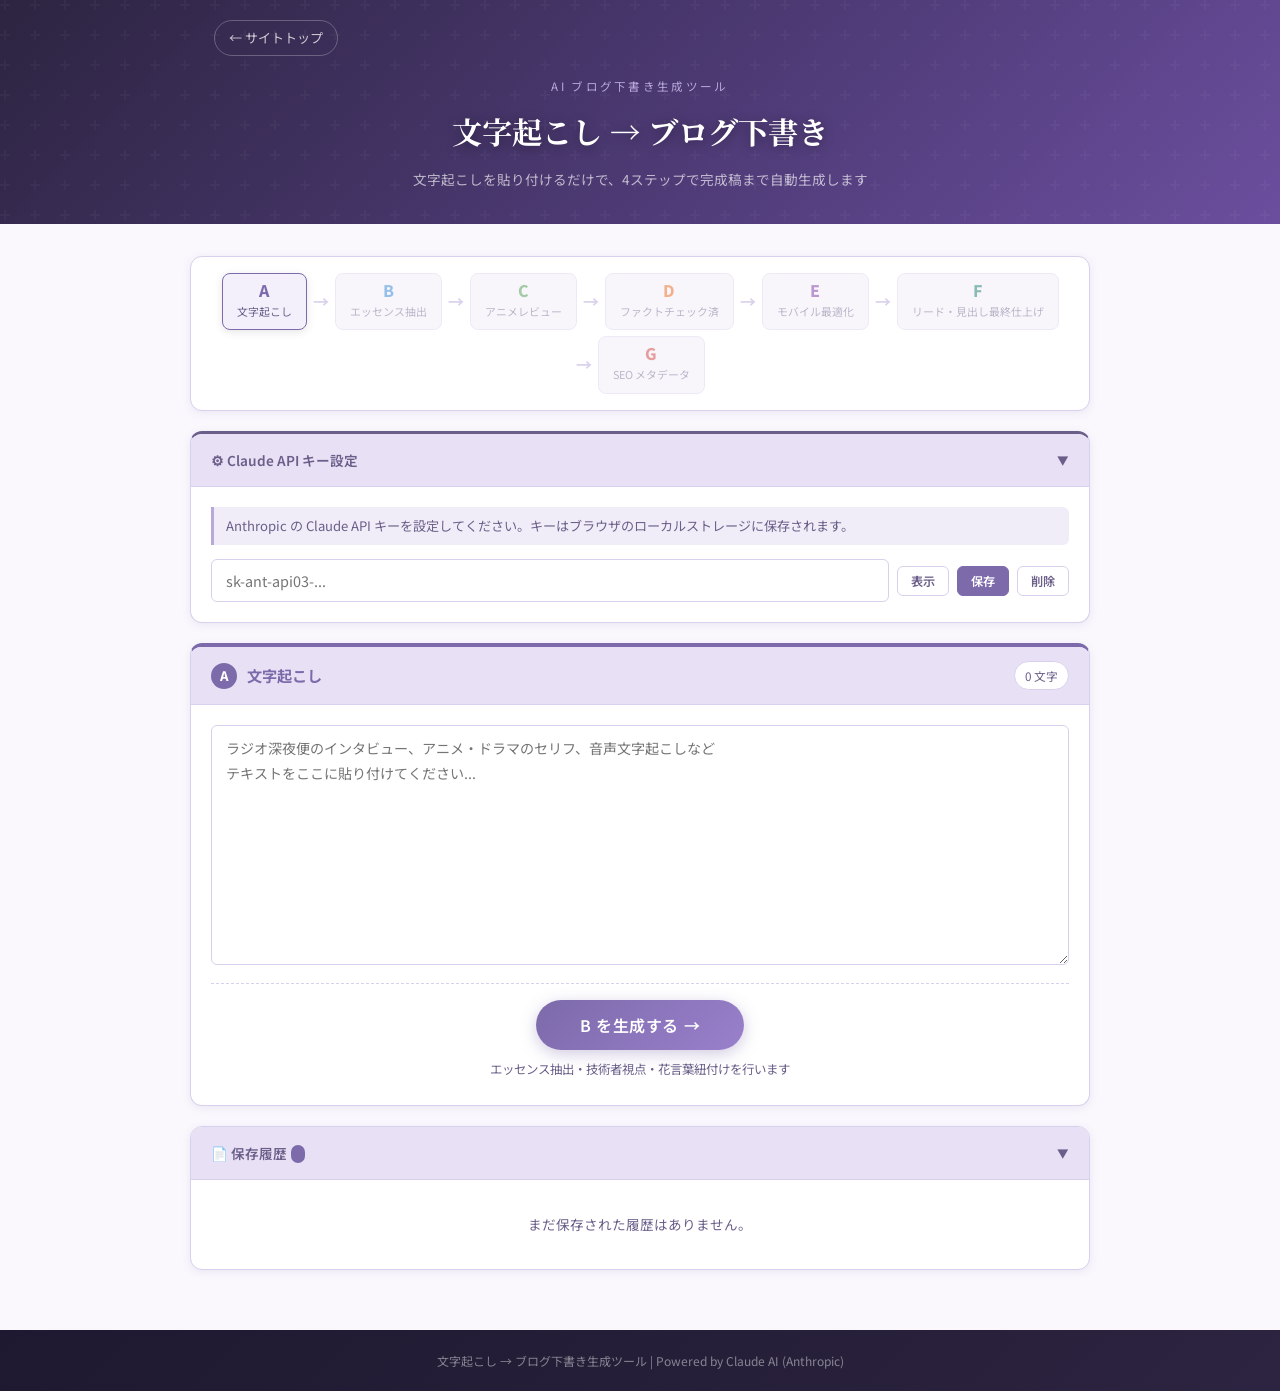
==== commit b6d7da88: "Complete A→B→C→D→E→F→G pipeline with SEO goal step Full pipeline implementation: A  Input: transcrip" ====
--- a/blog-generator.html
+++ b/blog-generator.html
@@ -18,7 +18,7 @@
       <div class="header-title-wrap">
         <p class="header-subtitle">AI ブログ下書き生成ツール</p>
         <h1 class="header-title">文字起こし &#8594; ブログ下書き</h1>
-        <p class="header-desc">文字起こしを貼り付けるだけで、ブログ・音声配信の下書き素材を自動生成します</p>
+        <p class="header-desc">文字起こしを貼り付けるだけで、4ステップで完成稿まで自動生成します</p>
       </div>
     </div>
   </header>
@@ -26,8 +26,46 @@
   <main class="app-main">
     <div class="app-container">
 
-      <!-- API キー設定（折りたたみ） -->
-      <section class="card card--api" id="api-section">
+      <!-- パイプライン表示 -->
+      <div class="pipeline">
+        <div class="pipe-step pipe-step--active" id="pipe-a">
+          <span class="pipe-label">A</span>
+          <span class="pipe-name">文字起こし</span>
+        </div>
+        <div class="pipe-arrow">&#8594;</div>
+        <div class="pipe-step" id="pipe-b">
+          <span class="pipe-label">B</span>
+          <span class="pipe-name">エッセンス抽出</span>
+        </div>
+        <div class="pipe-arrow">&#8594;</div>
+        <div class="pipe-step" id="pipe-c">
+          <span class="pipe-label">C</span>
+          <span class="pipe-name">アニメレビュー</span>
+        </div>
+        <div class="pipe-arrow">&#8594;</div>
+        <div class="pipe-step" id="pipe-d">
+          <span class="pipe-label">D</span>
+          <span class="pipe-name">ファクトチェック済</span>
+        </div>
+        <div class="pipe-arrow">&#8594;</div>
+        <div class="pipe-step" id="pipe-e">
+          <span class="pipe-label">E</span>
+          <span class="pipe-name">モバイル最適化</span>
+        </div>
+        <div class="pipe-arrow">&#8594;</div>
+        <div class="pipe-step" id="pipe-f">
+          <span class="pipe-label">F</span>
+          <span class="pipe-name">リード・見出し最終仕上げ</span>
+        </div>
+        <div class="pipe-arrow">&#8594;</div>
+        <div class="pipe-step" id="pipe-g">
+          <span class="pipe-label">G</span>
+          <span class="pipe-name">SEO メタデータ</span>
+        </div>
+      </div>
+
+      <!-- API キー設定 -->
+      <section class="card card--api">
         <div class="card-header card-header--toggle" onclick="toggleApiSection()">
           <span class="card-title-sm">&#9881; Claude API キー設定</span>
           <span class="toggle-icon" id="api-toggle-icon">&#9660;</span>
@@ -46,10 +84,13 @@
         </div>
       </section>
 
-      <!-- 文字起こし入力 -->
-      <section class="card card--main">
-        <div class="card-header">
-          <div class="card-title">文字起こしを貼り付けてください</div>
+      <!-- STEP A：文字起こし入力 -->
+      <section class="card card--step card--step-a">
+        <div class="card-header">
+          <div class="card-title">
+            <span class="step-badge step-badge--a">A</span>
+            文字起こし
+          </div>
           <span class="char-count" id="char-count">0 文字</span>
         </div>
         <div class="card-body">
@@ -59,35 +100,193 @@
             placeholder="ラジオ深夜便のインタビュー、アニメ・ドラマのセリフ、音声文字起こしなど&#10;テキストをここに貼り付けてください..."
             oninput="updateCharCount()"
           ></textarea>
-        </div>
-      </section>
-
-      <!-- 生成ボタン -->
-      <div class="generate-area">
-        <button class="btn btn--generate" id="generate-btn" onclick="generateBlog()">
-          &#10024; 下書きを生成する
-        </button>
-      </div>
-
-      <!-- 進行状況 -->
-      <div id="progress-wrap" class="progress-wrap" style="display:none">
-        <div class="spinner"></div>
-        <p id="progress-text">Claude が下書きを作成しています...</p>
-      </div>
-
-      <!-- 出力エリア -->
-      <section class="card card--output" id="output-section" style="display:none">
-        <div class="card-header">
-          <div class="card-title">&#128221; 生成された下書き</div>
-          <div class="output-actions">
-            <button class="btn btn--sm" id="copy-btn" onclick="copyOutput()">コピー</button>
-            <button class="btn btn--sm" onclick="downloadOutput()">ダウンロード</button>
-            <button class="btn btn--sm btn--ghost" id="preview-btn" onclick="togglePreview()">プレビュー</button>
-          </div>
-        </div>
-        <div class="card-body">
-          <pre id="output-raw" class="output-raw"></pre>
-          <div id="output-preview" class="output-preview" style="display:none"></div>
+          <div class="step-action">
+            <button class="btn btn--generate" id="gen-b-btn" onclick="generateB()">
+              B を生成する &#8594;
+            </button>
+            <p class="step-hint">エッセンス抽出・技術者視点・花言葉紐付けを行います</p>
+          </div>
+        </div>
+      </section>
+
+      <!-- プログレスB -->
+      <div id="progress-b" class="progress-wrap" style="display:none">
+        <div class="spinner"></div>
+        <p id="progress-b-text">B を生成しています（エッセンス抽出）...</p>
+      </div>
+
+      <!-- STEP B：エッセンスまとめ -->
+      <section class="card card--step card--step-b" id="section-b" style="display:none">
+        <div class="card-header">
+          <div class="card-title">
+            <span class="step-badge step-badge--b">B</span>
+            エッセンスまとめ
+          </div>
+          <div class="output-actions">
+            <button class="btn btn--sm" onclick="copyText('output-b')">コピー</button>
+            <button class="btn btn--sm" onclick="downloadText('output-b','B-essence')">DL</button>
+            <button class="btn btn--sm btn--ghost" onclick="togglePreview('output-b','preview-b','prev-btn-b',this)" id="prev-btn-b">プレビュー</button>
+          </div>
+        </div>
+        <div class="card-body">
+          <pre id="output-b" class="output-raw"></pre>
+          <div id="preview-b" class="output-preview" style="display:none"></div>
+          <div class="step-action">
+            <button class="btn btn--generate btn--generate-c" id="gen-c-btn" onclick="generateC()">
+              C としてリライトする &#8594;
+            </button>
+            <p class="step-hint">アニメレビュー形式（健一 60歳ペルソナ）に書き換えます</p>
+          </div>
+        </div>
+      </section>
+
+      <!-- プログレスC -->
+      <div id="progress-c" class="progress-wrap" style="display:none">
+        <div class="spinner"></div>
+        <p id="progress-c-text">C を生成しています（アニメレビュー化）...</p>
+      </div>
+
+      <!-- STEP C：アニメレビュー草稿 -->
+      <section class="card card--step card--step-c" id="section-c" style="display:none">
+        <div class="card-header">
+          <div class="card-title">
+            <span class="step-badge step-badge--c">C</span>
+            アニメレビュー草稿
+          </div>
+          <div class="output-actions">
+            <button class="btn btn--sm" onclick="copyText('output-c')">コピー</button>
+            <button class="btn btn--sm" onclick="downloadText('output-c','C-review')">DL</button>
+            <button class="btn btn--sm btn--ghost" onclick="togglePreview('output-c','preview-c','prev-btn-c',this)" id="prev-btn-c">プレビュー</button>
+          </div>
+        </div>
+        <div class="card-body">
+          <pre id="output-c" class="output-raw"></pre>
+          <div id="preview-c" class="output-preview" style="display:none"></div>
+          <div class="step-action">
+            <button class="btn btn--generate btn--generate-d" id="gen-d-btn" onclick="generateD()">
+              D としてファクトチェックする &#8594;
+            </button>
+            <p class="step-hint">事実確認を行い、誤りがあれば信頼できる情報で修正します</p>
+          </div>
+        </div>
+      </section>
+
+      <!-- プログレスD -->
+      <div id="progress-d" class="progress-wrap" style="display:none">
+        <div class="spinner"></div>
+        <p id="progress-d-text">D を生成しています（ファクトチェック・修正）...</p>
+      </div>
+
+      <!-- STEP D：ファクトチェック済み完成稿 -->
+      <section class="card card--step card--step-d" id="section-d" style="display:none">
+        <div class="card-header">
+          <div class="card-title">
+            <span class="step-badge step-badge--d">D</span>
+            ファクトチェック済み完成稿
+          </div>
+          <div class="output-actions">
+            <button class="btn btn--sm" onclick="copyText('output-d')">コピー</button>
+            <button class="btn btn--sm" onclick="downloadText('output-d','D-factchecked')">DL</button>
+            <button class="btn btn--sm btn--ghost" onclick="togglePreview('output-d','preview-d','prev-btn-d',this)" id="prev-btn-d">プレビュー</button>
+          </div>
+        </div>
+        <div class="card-body">
+          <pre id="output-d" class="output-raw"></pre>
+          <div id="preview-d" class="output-preview" style="display:none"></div>
+          <div class="step-action">
+            <button class="btn btn--generate btn--generate-e" id="gen-e-btn" onclick="generateE()">
+              E としてモバイル最適化する &#8594;
+            </button>
+            <p class="step-hint">構成整理・記号削除・Google モバイルフレンドリー形式に変換します</p>
+          </div>
+        </div>
+      </section>
+
+      <!-- プログレスE -->
+      <div id="progress-e" class="progress-wrap" style="display:none">
+        <div class="spinner"></div>
+        <p id="progress-e-text">E を生成しています（モバイル最適化・構成整理）...</p>
+      </div>
+
+      <!-- STEP E：モバイル最適化済み -->
+      <section class="card card--step card--step-e" id="section-e" style="display:none">
+        <div class="card-header">
+          <div class="card-title">
+            <span class="step-badge step-badge--e">E</span>
+            モバイル最適化済み
+          </div>
+          <div class="output-actions">
+            <button class="btn btn--sm" onclick="copyText('output-e')">コピー</button>
+            <button class="btn btn--sm" onclick="downloadText('output-e','E-mobile')">DL</button>
+            <button class="btn btn--sm btn--ghost" onclick="togglePreview('output-e','preview-e','prev-btn-e',this)" id="prev-btn-e">プレビュー</button>
+          </div>
+        </div>
+        <div class="card-body">
+          <pre id="output-e" class="output-raw"></pre>
+          <div id="preview-e" class="output-preview" style="display:none"></div>
+          <div class="step-action">
+            <button class="btn btn--generate btn--generate-f" id="gen-f-btn" onclick="generateF()">
+              F として最終仕上げする &#8594;
+            </button>
+            <p class="step-hint">リード文添削・見出し最適化・H2直下への結論追加を行います</p>
+          </div>
+        </div>
+      </section>
+
+      <!-- プログレスF -->
+      <div id="progress-f" class="progress-wrap" style="display:none">
+        <div class="spinner"></div>
+        <p id="progress-f-text">F を生成しています（リード文・見出し・結論の最終仕上げ）...</p>
+      </div>
+
+      <!-- STEP F：最終完成稿 -->
+      <section class="card card--step card--step-f" id="section-f" style="display:none">
+        <div class="card-header">
+          <div class="card-title">
+            <span class="step-badge step-badge--f">F</span>
+            最終完成稿（リード・見出し整備済み）
+          </div>
+          <div class="output-actions">
+            <button class="btn btn--sm" onclick="copyText('output-f')">コピー</button>
+            <button class="btn btn--sm" onclick="downloadText('output-f','F-final')">DL</button>
+            <button class="btn btn--sm btn--ghost" onclick="togglePreview('output-f','preview-f','prev-btn-f',this)" id="prev-btn-f">プレビュー</button>
+          </div>
+        </div>
+        <div class="card-body">
+          <pre id="output-f" class="output-raw"></pre>
+          <div id="preview-f" class="output-preview" style="display:none"></div>
+          <div class="step-action">
+            <button class="btn btn--generate btn--generate-g" id="gen-g-btn" onclick="generateG()">
+              G として SEO メタデータを生成する &#8594;
+            </button>
+            <p class="step-hint">タイトル案・SEOタイトル・メタディスクリプション・タグを生成します（記事本文とは別に出力）</p>
+          </div>
+        </div>
+      </section>
+
+      <!-- プログレスG -->
+      <div id="progress-g" class="progress-wrap" style="display:none">
+        <div class="spinner"></div>
+        <p id="progress-g-text">G を生成しています（SEOメタデータ分析中）...</p>
+      </div>
+
+      <!-- STEP G：SEO メタデータ（ゴール） -->
+      <section class="card card--step card--step-g card--goal" id="section-g" style="display:none">
+        <div class="card-header">
+          <div class="card-title">
+            <span class="step-badge step-badge--g">G</span>
+            SEO メタデータ &nbsp;<span class="goal-badge">GOAL</span>
+          </div>
+          <div class="output-actions">
+            <button class="btn btn--sm" onclick="copyText('output-g')">コピー</button>
+            <button class="btn btn--sm" onclick="downloadText('output-g','G-seo')">DL</button>
+            <button class="btn btn--sm btn--ghost" onclick="togglePreview('output-g','preview-g','prev-btn-g',this)" id="prev-btn-g">プレビュー</button>
+            <button class="btn btn--sm btn--primary" onclick="saveCurrentRecord()">&#128190; 全ステップを保存</button>
+          </div>
+        </div>
+        <div class="card-body">
+          <pre id="output-g" class="output-raw"></pre>
+          <div id="preview-g" class="output-preview" style="display:none"></div>
         </div>
       </section>
 
@@ -101,7 +300,8 @@
           <div id="history-list" class="history-list">
             <p class="empty-msg">まだ保存された履歴はありません。</p>
           </div>
-          <button class="btn btn--ghost btn--sm btn--danger" onclick="clearAllHistory()" id="clear-history-btn" style="display:none">
+          <button class="btn btn--ghost btn--sm btn--danger"
+            onclick="clearAllHistory()" id="clear-history-btn" style="display:none">
             &#128465; 全履歴を削除
           </button>
         </div>
--- a/blog-generator.css
+++ b/blog-generator.css
@@ -25,6 +25,16 @@
   --color-error-bg: #ffebee;
   --color-info: #1565c0;
   --color-info-bg: #e3f2fd;
+
+  /* ステップ別カラー */
+  --color-a: #7c6aaa;
+  --color-b: #1976d2;
+  --color-c: #388e3c;
+  --color-d: #e65100;
+  --color-e: #6a1b9a;
+  --color-f: #00695c;
+  --color-g: #c62828;
+
   --font-sans: 'Noto Sans JP', sans-serif;
   --font-serif: 'Noto Serif JP', serif;
   --font-mono: 'Menlo', 'Monaco', 'Courier New', monospace;
@@ -65,7 +75,7 @@
 }
 
 .header-inner {
-  max-width: 860px;
+  max-width: 900px;
   margin: 0 auto;
   padding: 20px 24px 32px;
   position: relative;
@@ -85,7 +95,6 @@
   transition: all 0.2s;
   margin-bottom: 20px;
 }
-
 .back-link:hover {
   color: #fff;
   background: rgba(255,255,255,0.12);
@@ -93,7 +102,6 @@
 }
 
 .header-title-wrap { text-align: center; }
-
 .header-subtitle {
   font-size: 0.72rem;
   letter-spacing: 0.2em;
@@ -101,35 +109,97 @@
   text-transform: uppercase;
   margin-bottom: 8px;
 }
-
 .header-title {
   font-family: var(--font-serif);
-  font-size: clamp(1.3rem, 4vw, 2rem);
+  font-size: clamp(1.2rem, 4vw, 1.9rem);
   font-weight: 700;
   color: #fff;
   text-shadow: 0 2px 12px rgba(0,0,0,0.4);
   margin-bottom: 8px;
 }
-
 .header-desc {
-  font-size: 0.88rem;
+  font-size: 0.85rem;
   color: rgba(255,255,255,0.65);
 }
 
 /* ===========================
    メイン
 =========================== */
-.app-main {
-  flex: 1;
-  padding: 36px 24px 60px;
-}
-
+.app-main { flex: 1; padding: 32px 24px 60px; }
 .app-container {
-  max-width: 860px;
+  max-width: 900px;
   margin: 0 auto;
   display: flex;
   flex-direction: column;
   gap: 20px;
+}
+
+/* ===========================
+   パイプライン表示
+=========================== */
+.pipeline {
+  display: flex;
+  align-items: center;
+  justify-content: center;
+  gap: 6px;
+  flex-wrap: wrap;
+  padding: 16px 20px;
+  background: var(--color-white);
+  border: 1px solid var(--color-border);
+  border-radius: var(--radius);
+  box-shadow: var(--shadow-sm);
+}
+
+.pipe-step {
+  display: flex;
+  flex-direction: column;
+  align-items: center;
+  gap: 4px;
+  padding: 8px 14px;
+  border-radius: 8px;
+  border: 1.5px solid var(--color-border);
+  background: var(--color-bg-alt);
+  opacity: 0.45;
+  transition: all 0.3s;
+  min-width: 80px;
+}
+.pipe-step--active {
+  opacity: 1;
+  border-color: currentColor;
+  box-shadow: 0 2px 8px rgba(0,0,0,0.1);
+}
+#pipe-a { color: var(--color-a); }
+#pipe-b { color: var(--color-b); }
+#pipe-c { color: var(--color-c); }
+#pipe-d { color: var(--color-d); }
+#pipe-e { color: var(--color-e); }
+#pipe-f { color: var(--color-f); }
+#pipe-g { color: var(--color-g); }
+
+.pipe-step--active #pipe-a,
+#pipe-a.pipe-step--active { background: #f3f0fb; border-color: var(--color-a); }
+#pipe-b.pipe-step--active { background: #e3f2fd; border-color: var(--color-b); }
+#pipe-c.pipe-step--active { background: #e8f5e9; border-color: var(--color-c); }
+#pipe-d.pipe-step--active { background: #fff3e0; border-color: var(--color-d); }
+#pipe-e.pipe-step--active { background: #f3e5f5; border-color: var(--color-e); }
+#pipe-f.pipe-step--active { background: #e0f2f1; border-color: var(--color-f); }
+#pipe-g.pipe-step--active { background: #ffebee; border-color: var(--color-g); }
+
+.pipe-label {
+  font-weight: 800;
+  font-size: 1rem;
+  line-height: 1;
+}
+.pipe-name {
+  font-size: 0.68rem;
+  text-align: center;
+  color: var(--color-text-light);
+  white-space: nowrap;
+}
+.pipe-arrow {
+  color: var(--color-border);
+  font-size: 1rem;
+  font-weight: 700;
 }
 
 /* ===========================
@@ -141,18 +211,31 @@
   border-radius: var(--radius);
   box-shadow: var(--shadow-sm);
   overflow: hidden;
-}
-
-.card--api {
-  border-top: 3px solid var(--color-text-light);
-}
-
-.card--main {
-  border-top: 3px solid var(--color-primary-dark);
-}
-
-.card--output {
-  border-top: 4px solid #4caf50;
+  transition: box-shadow 0.2s;
+}
+.card:hover { box-shadow: var(--shadow-md); }
+
+.card--api    { border-top: 3px solid var(--color-text-light); }
+.card--step-a { border-top: 4px solid var(--color-a); }
+.card--step-b { border-top: 4px solid var(--color-b); }
+.card--step-c { border-top: 4px solid var(--color-c); }
+.card--step-d { border-top: 4px solid var(--color-d); }
+.card--step-e { border-top: 4px solid var(--color-e); }
+.card--step-f { border-top: 4px solid var(--color-f); }
+.card--step-g { border-top: 4px solid var(--color-g); }
+
+.card--goal {
+  box-shadow: 0 4px 24px rgba(198,40,40,0.15), 0 0 0 2px rgba(198,40,40,0.08);
+}
+
+.goal-badge {
+  font-size: 0.65rem;
+  font-weight: 800;
+  background: var(--color-g);
+  color: #fff;
+  padding: 2px 8px;
+  border-radius: 20px;
+  letter-spacing: 0.1em;
 }
 
 .card-header {
@@ -160,45 +243,83 @@
   align-items: center;
   justify-content: space-between;
   gap: 12px;
-  padding: 16px 22px;
+  padding: 14px 20px;
   background: var(--color-primary-light);
   border-bottom: 1px solid var(--color-border);
 }
-
 .card-header--toggle {
   cursor: pointer;
   user-select: none;
   transition: background 0.15s;
 }
-.card-header--toggle:hover {
-  background: #ddd8f0;
-}
+.card-header--toggle:hover { background: #ddd8f0; }
 
 .card-title {
-  font-size: 1rem;
+  display: flex;
+  align-items: center;
+  gap: 10px;
+  font-size: 0.95rem;
   font-weight: 700;
   color: var(--color-primary-dark);
 }
-
 .card-title-sm {
-  font-size: 0.88rem;
+  font-size: 0.85rem;
   font-weight: 600;
   color: var(--color-text-light);
 }
-
 .toggle-icon {
-  font-size: 0.75rem;
+  font-size: 0.72rem;
   color: var(--color-text-light);
 }
 
 .card-body {
-  padding: 22px;
+  padding: 20px;
   display: flex;
   flex-direction: column;
   gap: 14px;
 }
 
 /* ===========================
+   ステップバッジ
+=========================== */
+.step-badge {
+  display: inline-flex;
+  align-items: center;
+  justify-content: center;
+  width: 26px;
+  height: 26px;
+  border-radius: 50%;
+  font-size: 0.82rem;
+  font-weight: 800;
+  color: #fff;
+  flex-shrink: 0;
+}
+.step-badge--a { background: var(--color-a); }
+.step-badge--b { background: var(--color-b); }
+.step-badge--c { background: var(--color-c); }
+.step-badge--d { background: var(--color-d); }
+.step-badge--e { background: var(--color-e); }
+.step-badge--f { background: var(--color-f); }
+.step-badge--g { background: var(--color-g); }
+
+/* ===========================
+   ステップアクションエリア
+=========================== */
+.step-action {
+  display: flex;
+  flex-direction: column;
+  align-items: center;
+  gap: 8px;
+  padding: 16px 0 4px;
+  border-top: 1px dashed var(--color-border);
+  margin-top: 4px;
+}
+.step-hint {
+  font-size: 0.78rem;
+  color: var(--color-text-light);
+}
+
+/* ===========================
    API キー
 =========================== */
 .api-row {
@@ -207,11 +328,7 @@
   align-items: center;
   flex-wrap: wrap;
 }
-
-.api-row .input-field {
-  flex: 1;
-  min-width: 200px;
-}
+.api-row .input-field { flex: 1; min-width: 200px; }
 
 /* ===========================
    インプット
@@ -227,22 +344,20 @@
   transition: border-color 0.2s, box-shadow 0.2s;
   width: 100%;
 }
-
 .input-field:focus {
   outline: none;
   border-color: var(--color-primary-dark);
   box-shadow: 0 0 0 3px rgba(124,106,170,0.15);
 }
-
 .textarea-xl {
-  min-height: 260px;
+  min-height: 240px;
   resize: vertical;
   line-height: 1.75;
   font-size: 0.88rem;
 }
 
 .char-count {
-  font-size: 0.75rem;
+  font-size: 0.73rem;
   color: var(--color-text-light);
   background: var(--color-white);
   padding: 3px 10px;
@@ -274,7 +389,6 @@
   display: none;
 }
 .status-msg:not(:empty) { display: block; }
-
 .status-success { background: var(--color-success-bg); color: var(--color-success); border: 1px solid #a5d6a7; }
 .status-error   { background: var(--color-error-bg);   color: var(--color-error);   border: 1px solid #ef9a9a; }
 .status-info    { background: var(--color-info-bg);    color: var(--color-info);    border: 1px solid #90caf9; }
@@ -287,77 +401,63 @@
   align-items: center;
   justify-content: center;
   gap: 5px;
-  padding: 9px 18px;
+  padding: 8px 18px;
   border-radius: 8px;
   font-family: var(--font-sans);
-  font-size: 0.88rem;
+  font-size: 0.85rem;
   font-weight: 600;
   cursor: pointer;
   border: 1.5px solid transparent;
   transition: all 0.18s;
   white-space: nowrap;
 }
-
-.btn--primary {
-  background: var(--color-primary-dark);
-  color: #fff;
-  border-color: var(--color-primary-dark);
-}
-.btn--primary:hover {
-  background: #6a5a99;
-  border-color: #6a5a99;
-}
-
-.btn--ghost {
-  background: transparent;
-  color: var(--color-text-light);
-  border-color: var(--color-border);
-}
-.btn--ghost:hover {
-  background: var(--color-bg-alt);
-  border-color: var(--color-primary);
-  color: var(--color-primary-dark);
-}
-
-.btn--danger:hover {
-  background: var(--color-error-bg);
-  border-color: var(--color-error);
-  color: var(--color-error);
-}
-
-.btn--sm {
-  padding: 5px 13px;
-  font-size: 0.78rem;
-  border-radius: var(--radius-sm);
-}
-
-/* 生成ボタン */
-.generate-area {
-  text-align: center;
-  padding: 4px 0;
-}
-
+.btn--primary { background: var(--color-primary-dark); color: #fff; border-color: var(--color-primary-dark); }
+.btn--primary:hover { background: #6a5a99; }
+.btn--ghost { background: transparent; color: var(--color-text-light); border-color: var(--color-border); }
+.btn--ghost:hover { background: var(--color-bg-alt); border-color: var(--color-primary); color: var(--color-primary-dark); }
+.btn--danger:hover { background: var(--color-error-bg); border-color: var(--color-error); color: var(--color-error); }
+.btn--sm { padding: 5px 13px; font-size: 0.76rem; border-radius: var(--radius-sm); }
+
+/* 生成ボタン（各ステップ色） */
 .btn--generate {
-  padding: 16px 56px;
-  font-size: 1.05rem;
+  padding: 13px 44px;
+  font-size: 1rem;
   border-radius: 40px;
-  background: linear-gradient(135deg, #7c6aaa, #9a80cc);
   color: #fff;
   border: none;
-  box-shadow: 0 4px 20px rgba(124,106,170,0.4);
+  letter-spacing: 0.04em;
   transition: all 0.22s;
-  letter-spacing: 0.04em;
+}
+.btn--generate:not(.btn--generate-c):not(.btn--generate-d):not(.btn--generate-e) {
+  background: linear-gradient(135deg, var(--color-a), #9a80cc);
+  box-shadow: 0 4px 16px rgba(124,106,170,0.35);
+}
+.btn--generate-c {
+  background: linear-gradient(135deg, #388e3c, #66bb6a);
+  box-shadow: 0 4px 16px rgba(56,142,60,0.3);
+}
+.btn--generate-d {
+  background: linear-gradient(135deg, #e65100, #ff8f00);
+  box-shadow: 0 4px 16px rgba(230,81,0,0.3);
+}
+.btn--generate-e {
+  background: linear-gradient(135deg, #6a1b9a, #ab47bc);
+  box-shadow: 0 4px 16px rgba(106,27,154,0.3);
+}
+.btn--generate-f {
+  background: linear-gradient(135deg, #00695c, #26a69a);
+  box-shadow: 0 4px 16px rgba(0,105,92,0.3);
+}
+.btn--generate-g {
+  background: linear-gradient(135deg, #b71c1c, #e53935);
+  box-shadow: 0 4px 16px rgba(183,28,28,0.3);
 }
 .btn--generate:hover:not(:disabled) {
-  background: linear-gradient(135deg, #6a5a99, #8870bb);
+  filter: brightness(1.1);
   transform: translateY(-2px);
-  box-shadow: 0 8px 28px rgba(124,106,170,0.5);
-}
-.btn--generate:disabled {
-  opacity: 0.6;
-  cursor: not-allowed;
-  transform: none;
-}
+  box-shadow: 0 6px 22px rgba(0,0,0,0.18);
+}
+.btn--generate:disabled { opacity: 0.55; cursor: not-allowed; transform: none; }
 
 /* ===========================
    プログレス
@@ -369,13 +469,12 @@
   background: var(--color-white);
   border: 1px solid var(--color-border);
   border-radius: var(--radius);
-  padding: 20px 24px;
+  padding: 18px 22px;
   box-shadow: var(--shadow-sm);
 }
-
 .spinner {
-  width: 36px;
-  height: 36px;
+  width: 32px;
+  height: 32px;
   border: 4px solid var(--color-primary-light);
   border-top-color: var(--color-primary-dark);
   border-radius: 50%;
@@ -383,24 +482,16 @@
   flex-shrink: 0;
 }
 @keyframes spin { to { transform: rotate(360deg); } }
-
-#progress-text {
-  font-size: 0.9rem;
-  color: var(--color-text-light);
-}
+.progress-wrap p { font-size: 0.88rem; color: var(--color-text-light); }
 
 /* ===========================
    出力エリア
 =========================== */
-.output-actions {
-  display: flex;
-  gap: 6px;
-  flex-wrap: wrap;
-}
+.output-actions { display: flex; gap: 6px; flex-wrap: wrap; }
 
 .output-raw {
   font-family: var(--font-mono);
-  font-size: 0.84rem;
+  font-size: 0.83rem;
   line-height: 1.85;
   color: var(--color-text);
   white-space: pre-wrap;
@@ -408,86 +499,42 @@
   background: #f8f8fc;
   border: 1px solid var(--color-border);
   border-radius: var(--radius-sm);
-  padding: 20px;
-  max-height: 680px;
+  padding: 18px;
+  max-height: 600px;
   overflow-y: auto;
-  min-height: 80px;
-}
-
-/* スクロールバー */
-.output-raw::-webkit-scrollbar { width: 6px; }
-.output-raw::-webkit-scrollbar-track { background: var(--color-bg-alt); }
+  min-height: 60px;
+}
+.output-raw::-webkit-scrollbar { width: 5px; }
 .output-raw::-webkit-scrollbar-thumb { background: var(--color-primary); border-radius: 3px; }
 
-/* プレビュー */
 .output-preview {
-  font-size: 0.92rem;
+  font-size: 0.9rem;
   line-height: 1.9;
   color: var(--color-text);
-  max-height: 680px;
+  max-height: 600px;
   overflow-y: auto;
   padding: 4px 0;
 }
-.output-preview::-webkit-scrollbar { width: 6px; }
-.output-preview::-webkit-scrollbar-track { background: var(--color-bg-alt); }
+.output-preview::-webkit-scrollbar { width: 5px; }
 .output-preview::-webkit-scrollbar-thumb { background: var(--color-primary); border-radius: 3px; }
-
-.output-preview h1 {
-  font-family: var(--font-serif);
-  font-size: 1.5rem;
-  color: var(--color-primary-dark);
-  margin: 24px 0 10px;
-  padding-bottom: 8px;
-  border-bottom: 2px solid var(--color-primary);
-}
-.output-preview h2 {
-  font-family: var(--font-serif);
-  font-size: 1.2rem;
-  color: var(--color-primary-dark);
-  margin: 20px 0 8px;
-  padding-left: 12px;
-  border-left: 4px solid var(--color-primary);
-}
-.output-preview h3 {
-  font-size: 1rem;
-  color: var(--color-text);
-  font-weight: 700;
-  margin: 16px 0 6px;
-}
+.output-preview h1 { font-family: var(--font-serif); font-size: 1.45rem; color: var(--color-primary-dark); margin: 22px 0 10px; padding-bottom: 8px; border-bottom: 2px solid var(--color-primary); }
+.output-preview h2 { font-family: var(--font-serif); font-size: 1.18rem; color: var(--color-primary-dark); margin: 18px 0 8px; padding-left: 11px; border-left: 4px solid var(--color-primary); }
+.output-preview h3 { font-size: 1rem; color: var(--color-text); font-weight: 700; margin: 14px 0 6px; }
 .output-preview p { margin-bottom: 12px; }
+.output-preview ul, .output-preview ol { margin: 8px 0 12px 20px; }
+.output-preview li { margin-bottom: 4px; }
 .output-preview strong { font-weight: 700; }
 .output-preview em { color: var(--color-accent-dark); font-style: italic; }
-.output-preview ul { margin: 8px 0 12px 20px; }
-.output-preview ol { margin: 8px 0 12px 20px; }
-.output-preview li { margin-bottom: 4px; }
-.output-preview code {
-  font-family: var(--font-mono);
-  font-size: 0.85em;
-  background: var(--color-primary-light);
-  padding: 2px 6px;
-  border-radius: 3px;
-  color: var(--color-primary-dark);
-}
-.output-preview blockquote {
-  border-left: 4px solid var(--color-primary);
-  padding: 10px 16px;
-  background: var(--color-bg-alt);
-  border-radius: 0 var(--radius-sm) var(--radius-sm) 0;
-  margin: 12px 0;
-  color: var(--color-text-light);
-}
-.output-preview hr {
-  border: none;
-  border-top: 1px solid var(--color-border);
-  margin: 20px 0;
-}
+.output-preview hr { border: none; border-top: 1px solid var(--color-border); margin: 18px 0; }
+.output-preview code { font-family: var(--font-mono); font-size: 0.84em; background: var(--color-primary-light); padding: 2px 6px; border-radius: 3px; color: var(--color-primary-dark); }
+.output-preview blockquote { border-left: 4px solid var(--color-primary); padding: 9px 14px; background: var(--color-bg-alt); border-radius: 0 var(--radius-sm) var(--radius-sm) 0; margin: 12px 0; color: var(--color-text-light); }
 
 .error-msg {
-  padding: 16px;
+  padding: 14px;
   background: var(--color-error-bg);
   color: var(--color-error);
   border-radius: var(--radius-sm);
-  font-size: 0.88rem;
+  font-size: 0.87rem;
   border: 1px solid #ef9a9a;
   line-height: 1.7;
 }
@@ -496,37 +543,21 @@
    履歴
 =========================== */
 .history-count {
-  font-size: 0.75rem;
+  font-size: 0.72rem;
   background: var(--color-primary-dark);
   color: #fff;
   padding: 1px 7px;
   border-radius: 10px;
   margin-left: 4px;
 }
-
-.history-list {
-  display: flex;
-  flex-direction: column;
-  gap: 10px;
-}
-
-.empty-msg {
-  font-size: 0.85rem;
-  color: var(--color-text-light);
-  text-align: center;
-  padding: 12px 0;
-}
+.history-list { display: flex; flex-direction: column; gap: 10px; }
+.empty-msg { font-size: 0.85rem; color: var(--color-text-light); text-align: center; padding: 12px 0; }
 
 .history-item {
   border: 1px solid var(--color-border);
   border-radius: var(--radius-sm);
   overflow: hidden;
-  transition: box-shadow 0.15s;
-}
-.history-item:hover {
-  box-shadow: var(--shadow-sm);
-}
-
+}
 .history-item-header {
   display: flex;
   align-items: center;
@@ -536,86 +567,43 @@
   background: var(--color-bg-alt);
   cursor: pointer;
   user-select: none;
-}
-.history-item-header:hover {
-  background: var(--color-primary-light);
-}
-
-.history-meta {
-  display: flex;
-  align-items: baseline;
-  gap: 10px;
-  flex: 1;
-  min-width: 0;
-}
-
-.history-date {
-  font-size: 0.75rem;
-  color: var(--color-text-light);
-  white-space: nowrap;
-  flex-shrink: 0;
-}
-
-.history-title {
-  font-size: 0.85rem;
-  font-weight: 600;
-  color: var(--color-text);
-  overflow: hidden;
-  text-overflow: ellipsis;
-  white-space: nowrap;
-}
-
-.history-actions {
-  display: flex;
-  gap: 5px;
-  flex-shrink: 0;
-}
-
-.history-item-body {
-  display: none;
-  border-top: 1px solid var(--color-border);
-}
-
-.history-item-body.is-open {
-  display: block;
-}
-
-.history-tabs {
-  display: flex;
-  border-bottom: 1px solid var(--color-border);
-}
-
+  transition: background 0.15s;
+}
+.history-item-header:hover { background: var(--color-primary-light); }
+
+.history-meta { display: flex; align-items: baseline; gap: 10px; flex: 1; min-width: 0; }
+.history-date { font-size: 0.72rem; color: var(--color-text-light); white-space: nowrap; flex-shrink: 0; }
+.history-title { font-size: 0.83rem; font-weight: 600; color: var(--color-text); overflow: hidden; text-overflow: ellipsis; white-space: nowrap; }
+.history-actions { display: flex; gap: 5px; flex-shrink: 0; }
+
+.history-item-body { display: none; border-top: 1px solid var(--color-border); }
+.history-item-body.is-open { display: block; }
+
+.history-tabs { display: flex; border-bottom: 1px solid var(--color-border); overflow-x: auto; }
 .history-tab {
-  padding: 8px 16px;
-  font-size: 0.8rem;
+  padding: 7px 14px;
+  font-size: 0.78rem;
   font-weight: 600;
   cursor: pointer;
   color: var(--color-text-light);
   border-bottom: 2px solid transparent;
   transition: all 0.15s;
   background: none;
-  border-top: none;
-  border-left: none;
-  border-right: none;
+  border-top: none; border-left: none; border-right: none;
   font-family: var(--font-sans);
-}
-.history-tab.active {
-  color: var(--color-primary-dark);
-  border-bottom-color: var(--color-primary-dark);
-}
-.history-tab:hover:not(.active) {
-  color: var(--color-text);
-  background: var(--color-bg-alt);
-}
+  white-space: nowrap;
+}
+.history-tab.active { color: var(--color-primary-dark); border-bottom-color: var(--color-primary-dark); }
+.history-tab:hover:not(.active) { color: var(--color-text); background: var(--color-bg-alt); }
 
 .history-content {
   padding: 14px;
-  font-size: 0.82rem;
+  font-size: 0.8rem;
   line-height: 1.75;
   color: var(--color-text);
   white-space: pre-wrap;
   word-break: break-word;
-  max-height: 320px;
+  max-height: 280px;
   overflow-y: auto;
   background: #f8f8fc;
   font-family: var(--font-mono);
@@ -630,18 +618,19 @@
   background: linear-gradient(135deg, #1e1830, #2c2440);
   color: rgba(255,255,255,0.45);
   text-align: center;
-  padding: 22px;
-  font-size: 0.78rem;
+  padding: 20px;
+  font-size: 0.75rem;
 }
 
 /* ===========================
    レスポンシブ
 =========================== */
-@media (max-width: 600px) {
-  .app-main { padding: 20px 14px 48px; }
+@media (max-width: 640px) {
+  .app-main { padding: 18px 14px 48px; }
   .card-body { padding: 16px; }
-  .btn--generate { padding: 14px 36px; font-size: 0.95rem; }
-  .api-row { flex-wrap: wrap; }
-  .api-row .input-field { min-width: 100%; }
-  .output-actions .btn--sm { padding: 4px 9px; font-size: 0.72rem; }
-}
+  .btn--generate { padding: 12px 32px; font-size: 0.92rem; }
+  .pipeline { gap: 4px; padding: 12px; }
+  .pipe-step { min-width: 64px; padding: 6px 8px; }
+  .pipe-name { font-size: 0.6rem; }
+  .output-actions .btn--sm { padding: 4px 9px; font-size: 0.7rem; }
+}
